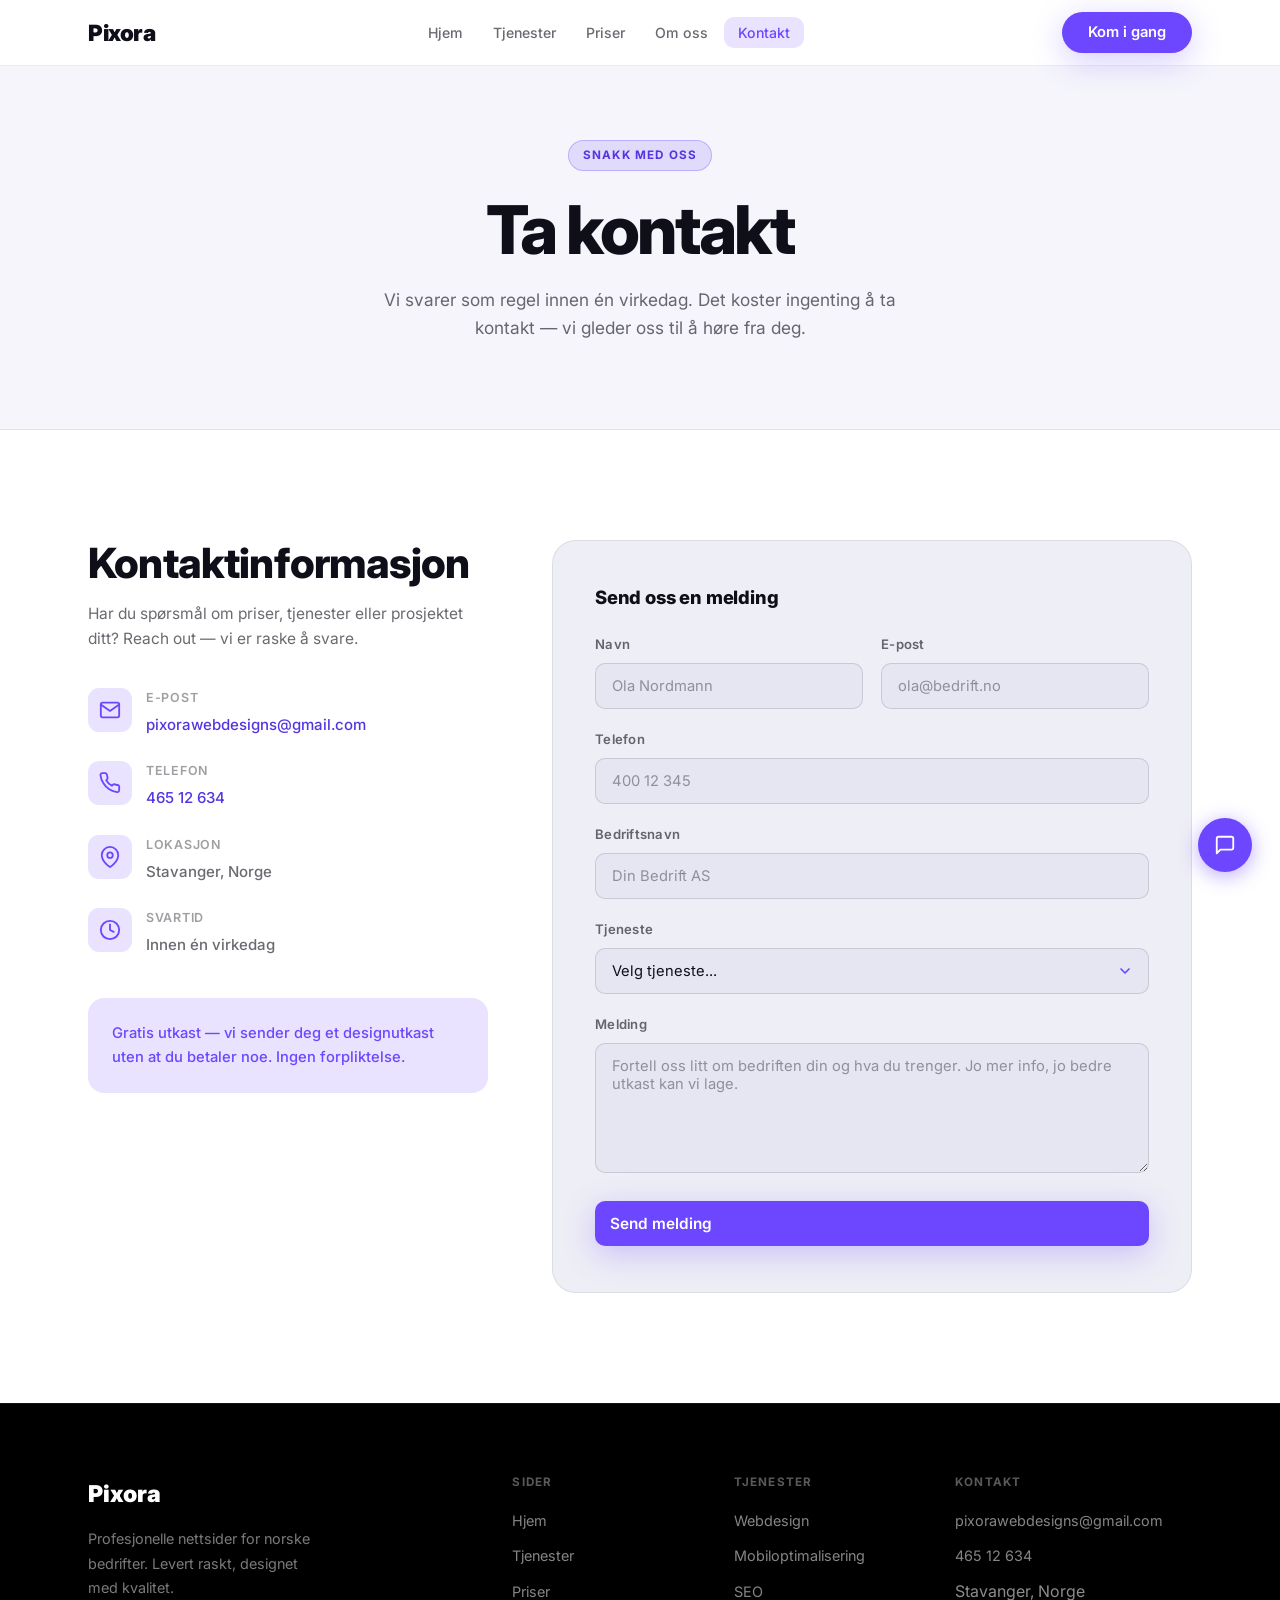
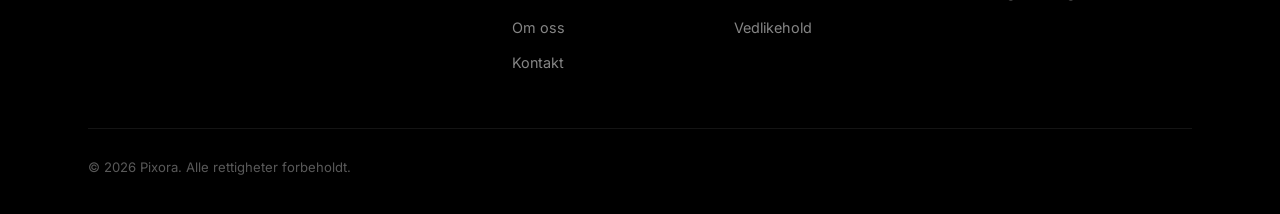
==== kontakt.html @ 72f2cc83 "Oppdatert design, Pixorbot chat, responsiv layout og bugfikser" ====
<!DOCTYPE html>
<html lang="no">
<head>
  <meta charset="UTF-8">
  <meta name="viewport" content="width=device-width, initial-scale=1.0">
  <meta name="description" content="Kontakt Pixora — send oss en melding, ring oss eller skriv på e-post. Vi svarer innen én virkedag.">
  <title>Kontakt — Pixora</title>
  <link rel="preconnect" href="https://fonts.googleapis.com">
  <link rel="preconnect" href="https://fonts.gstatic.com" crossorigin>
  <link href="https://fonts.googleapis.com/css2?family=Inter:wght@400;500;600;700;800;900&display=swap" rel="stylesheet">
  <link rel="stylesheet" href="style.css">
</head>
<body>

<!-- NAV -->
<nav>
  <div class="nav-inner">
    <a href="index.html" class="nav-logo">Pixora</a>
    <button class="hamburger" id="ham" aria-label="Meny" aria-expanded="false">
      <span></span><span></span><span></span>
    </button>
    <ul class="nav-links" id="nav-links">
      <li><a href="index.html">Hjem</a></li>
      <li><a href="tjenester.html">Tjenester</a></li>
      <li><a href="priser.html">Priser</a></li>
      <li><a href="om-oss.html">Om oss</a></li>
      <li><a href="kontakt.html">Kontakt</a></li>
    </ul>
    <div class="nav-cta-wrap">
      <a href="kontakt.html" class="btn btn-primary">Kom i gang</a>
    </div>
  </div>
</nav>

<!-- PAGE HERO -->
<section class="page-hero">
  <div class="container">
    <span class="eyebrow">Snakk med oss</span>
    <h1>Ta kontakt</h1>
    <p>Vi svarer som regel innen én virkedag. Det koster ingenting å ta kontakt — vi gleder oss til å høre fra deg.</p>
  </div>
</section>

<!-- CONTACT PAGE -->
<section class="contact-page">
  <div class="container">
    <div class="contact-grid">

      <!-- Left: contact info -->
      <div class="contact-info reveal">
        <h2>Kontaktinformasjon</h2>
        <p>Har du spørsmål om priser, tjenester eller prosjektet ditt? Reach out — vi er raske å svare.</p>

        <div class="c-detail">
          <div class="c-detail-icon">
            <svg width="22" height="22" viewBox="0 0 24 24" fill="none" stroke="#6C47FF" stroke-width="2" stroke-linecap="round" stroke-linejoin="round">
              <path d="M4 4h16c1.1 0 2 .9 2 2v12c0 1.1-.9 2-2 2H4c-1.1 0-2-.9-2-2V6c0-1.1.9-2 2-2z"/>
              <polyline points="22,6 12,13 2,6"/>
            </svg>
          </div>
          <div class="c-detail-text">
            <strong>E-post</strong>
            <a href="mailto:pixorawebdesigns@gmail.com">pixorawebdesigns@gmail.com</a>
          </div>
        </div>

        <div class="c-detail">
          <div class="c-detail-icon">
            <svg width="22" height="22" viewBox="0 0 24 24" fill="none" stroke="#6C47FF" stroke-width="2" stroke-linecap="round" stroke-linejoin="round">
              <path d="M22 16.92v3a2 2 0 0 1-2.18 2 19.79 19.79 0 0 1-8.63-3.07A19.5 19.5 0 0 1 4.69 12a19.79 19.79 0 0 1-3.07-8.67A2 2 0 0 1 3.6 1.18h3a2 2 0 0 1 2 1.72 12.84 12.84 0 0 0 .7 2.81 2 2 0 0 1-.45 2.11L7.91 8.96a16 16 0 0 0 6.06 6.06l1.06-1.06a2 2 0 0 1 2.11-.45 12.84 12.84 0 0 0 2.81.7A2 2 0 0 1 22 16.92z"/>
            </svg>
          </div>
          <div class="c-detail-text">
            <strong>Telefon</strong>
            <a href="tel:+4746512634">465 12 634</a>
          </div>
        </div>

        <div class="c-detail">
          <div class="c-detail-icon">
            <svg width="22" height="22" viewBox="0 0 24 24" fill="none" stroke="#6C47FF" stroke-width="2" stroke-linecap="round" stroke-linejoin="round">
              <path d="M21 10c0 7-9 13-9 13s-9-6-9-13a9 9 0 0 1 18 0z"/>
              <circle cx="12" cy="10" r="3"/>
            </svg>
          </div>
          <div class="c-detail-text">
            <strong>Lokasjon</strong>
            <span>Stavanger, Norge</span>
          </div>
        </div>

        <div class="c-detail">
          <div class="c-detail-icon">
            <svg width="22" height="22" viewBox="0 0 24 24" fill="none" stroke="#6C47FF" stroke-width="2" stroke-linecap="round" stroke-linejoin="round">
              <circle cx="12" cy="12" r="10"/>
              <polyline points="12 6 12 12 16 14"/>
            </svg>
          </div>
          <div class="c-detail-text">
            <strong>Svartid</strong>
            <span>Innen én virkedag</span>
          </div>
        </div>

        <!-- Trust note -->
        <div style="margin-top:40px;padding:24px;background:var(--p-light);border-radius:16px;">
          <p style="color:var(--p);font-size:.92rem;font-weight:500;margin:0;">
            Gratis utkast — vi sender deg et design&shy;utkast uten at du betaler noe. Ingen forpliktelse.
          </p>
        </div>
      </div>

      <!-- Right: form -->
      <div class="contact-form-card reveal">
        <h3>Send oss en melding</h3>
        <form action="https://formspree.io/f/maqkbrwr" method="POST">
          <div class="form-row">
            <div class="form-group">
              <label for="c-name">Navn</label>
              <input type="text" id="c-name" name="name" placeholder="Ola Nordmann" required>
            </div>
            <div class="form-group">
              <label for="c-email">E-post</label>
              <input type="email" id="c-email" name="_replyto" placeholder="ola@bedrift.no" required>
            </div>
          </div>
          <div class="form-group">
            <label for="c-phone">Telefon</label>
            <input type="tel" id="c-phone" name="phone" placeholder="400 12 345">
          </div>
          <div class="form-group">
            <label for="c-company">Bedriftsnavn</label>
            <input type="text" id="c-company" name="company" placeholder="Din Bedrift AS">
          </div>
          <div class="form-group">
            <label for="c-service">Tjeneste</label>
            <div class="select-wrap">
              <select id="c-service" name="service">
                <option value="">Velg tjeneste...</option>
                <option value="basis">Basis — 3 500 kr engang</option>
                <option value="profesjonell">Profesjonell — 5 000 kr engang</option>
                <option value="nettbutikk">Nettbutikk — 8 000 kr engang</option>
                <option value="vedlikehold">Kun vedlikehold</option>
                <option value="usikker">Vet ikke ennå</option>
              </select>
            </div>
          </div>
          <div class="form-group">
            <label for="c-message">Melding</label>
            <textarea id="c-message" name="message" placeholder="Fortell oss litt om bedriften din og hva du trenger. Jo mer info, jo bedre utkast kan vi lage." required></textarea>
          </div>
          <button type="submit" class="btn btn-primary form-submit">Send melding</button>
        </form>
      </div>

    </div>
  </div>
</section>

<!-- FOOTER -->
<footer>
  <div class="container">
    <div class="footer-grid">
      <div class="footer-brand">
        <span class="footer-logo">Pixora</span>
        <p>Profesjonelle nettsider for norske bedrifter. Levert raskt, designet med kvalitet.</p>
      </div>
      <div class="footer-col">
        <h4>Sider</h4>
        <ul>
          <li><a href="index.html">Hjem</a></li>
          <li><a href="tjenester.html">Tjenester</a></li>
          <li><a href="priser.html">Priser</a></li>
          <li><a href="om-oss.html">Om oss</a></li>
          <li><a href="kontakt.html">Kontakt</a></li>
        </ul>
      </div>
      <div class="footer-col">
        <h4>Tjenester</h4>
        <ul>
          <li><a href="tjenester.html">Webdesign</a></li>
          <li><a href="tjenester.html">Mobiloptimalisering</a></li>
          <li><a href="tjenester.html">SEO</a></li>
          <li><a href="tjenester.html">Vedlikehold</a></li>
        </ul>
      </div>
      <div class="footer-col">
        <h4>Kontakt</h4>
        <ul>
          <li><a href="mailto:pixorawebdesigns@gmail.com">pixorawebdesigns@gmail.com</a></li>
          <li><a href="tel:+4746512634">465 12 634</a></li>
          <li><span style="color:rgba(255,255,255,.55)">Stavanger, Norge</span></li>
        </ul>
      </div>
    </div>
    <div class="footer-bottom">
      <span>&copy; 2026 Pixora. Alle rettigheter forbeholdt.</span>
    </div>
  </div>
</footer>

<script src="script.js"></script>
<script src="chat.js"></script>
</body>
</html>
---- style.css ----
/* ============================================================
   PIXORA — Light Theme Stylesheet
   ============================================================ */

/* ---------- Reset ---------- */
*, *::before, *::after { box-sizing: border-box; margin: 0; padding: 0; }
html { scroll-behavior: smooth; -webkit-text-size-adjust: 100%; }
body {
  font-family: 'Inter', sans-serif;
  background: #ffffff;
  color: rgba(15,15,26,.62);
  line-height: 1.6;
  overflow-x: hidden;
}
img, svg { display: block; max-width: 100%; }
a { text-decoration: none; color: inherit; }
ul { list-style: none; }
button, input, textarea, select { font-family: inherit; }

/* ---------- Variables ---------- */
:root {
  --p: #6C47FF;
  --p-hover: #5535E0;
  --p-light: rgba(108,71,255,.15);
  --p-mid: rgba(108,71,255,.25);
  --p-text: #5535E0;
  --bg: #ffffff;
  --bg-2: #f5f5fb;
  --bg-3: #eeeef6;
  --bg-4: #e6e6f2;
  --line: rgba(15,15,26,.08);
  --line-2: rgba(15,15,26,.13);
  --text-1: #0f0f1a;
  --text-2: rgba(15,15,26,.62);
  --text-3: rgba(15,15,26,.4);
  --success: #059669;
  --shadow-p: 0 8px 32px rgba(108,71,255,.28);
  --r: 10px;
  --r-lg: 18px;
  --r-xl: 24px;
  --max: 1160px;
  --py: 110px;
}

/* ---------- Utilities ---------- */
.container { max-width: var(--max); margin: 0 auto; padding: 0 28px; }

.eyebrow {
  display: inline-block;
  background: rgba(108,71,255,.15);
  color: var(--p-text);
  border: 1px solid rgba(108,71,255,.3);
  font-size: .73rem;
  font-weight: 700;
  letter-spacing: .1em;
  text-transform: uppercase;
  padding: 5px 14px;
  border-radius: 100px;
  margin-bottom: 18px;
}
.gradient-text {
  background: linear-gradient(135deg, #6C47FF 0%, #9B7BFF 45%, #C4B5FD 100%);
  -webkit-background-clip: text;
  -webkit-text-fill-color: transparent;
  background-clip: text;
}
.section-head { text-align: center; margin-bottom: 64px; }
.section-head h2 { margin-bottom: 14px; }
.section-head p { font-size: 1.05rem; color: var(--text-2); max-width: 540px; margin: 0 auto; }

/* ---------- Typography ---------- */
h1, h2, h3, h4 { font-weight: 800; line-height: 1.15; color: var(--text-1); }
h1 { font-size: clamp(2.6rem, 5.5vw, 4.2rem); letter-spacing: -.035em; }
h2 { font-size: clamp(1.8rem, 4vw, 2.6rem); letter-spacing: -.02em; }
h3 { font-size: 1.15rem; letter-spacing: -.01em; }
p { color: var(--text-2); }

/* ---------- Buttons ---------- */
.btn {
  display: inline-flex; align-items: center; gap: 8px;
  padding: 13px 26px;
  border-radius: 100px;
  font-weight: 600; font-size: .92rem;
  cursor: pointer; border: none;
  transition: all .2s ease;
  line-height: 1;
}
.btn-primary { background: var(--p); color: #fff; box-shadow: var(--shadow-p); }
.btn-primary:hover { background: var(--p-hover); transform: translateY(-2px); box-shadow: 0 14px 40px rgba(108,71,255,.38); }
.btn-outline { background: transparent; color: var(--p-text); border: 1.5px solid rgba(108,71,255,.5); }
.btn-outline:hover { background: var(--p-light); border-color: var(--p); }
.btn-ghost {
  background: rgba(15,15,26,.06);
  color: var(--text-1);
  border: 1px solid rgba(15,15,26,.16);
}
.btn-ghost:hover { background: rgba(15,15,26,.1); border-color: rgba(15,15,26,.32); transform: translateY(-2px); }
.btn-white { background: #fff; color: var(--p); font-weight: 700; }
.btn-white:hover { background: #e9e5ff; transform: translateY(-2px); }
.btn-outline-white { background: transparent; color: #fff; border: 1.5px solid rgba(255,255,255,.38); }
.btn-outline-white:hover { border-color: #fff; background: rgba(255,255,255,.08); }
.btn-lg { padding: 16px 36px; font-size: .98rem; }

/* ============================================================
   NAVIGATION — always light
   ============================================================ */
nav {
  position: fixed; top: 0; left: 0; right: 0; z-index: 900;
  height: 66px;
  background: rgba(255,255,255,.92);
  backdrop-filter: blur(20px);
  -webkit-backdrop-filter: blur(20px);
  border-bottom: 1px solid rgba(15,15,26,.08);
  transition: background .3s ease, border-color .3s ease;
}
nav.nav-dark { background: rgba(255,255,255,.96); border-bottom-color: rgba(15,15,26,.1); }

.nav-inner {
  max-width: var(--max); margin: 0 auto; padding: 0 28px;
  height: 100%; display: flex; align-items: center;
  justify-content: space-between; gap: 32px;
}
.nav-logo {
  font-size: 1.4rem; font-weight: 900;
  color: var(--text-1); letter-spacing: -.5px; flex-shrink: 0;
}
.nav-links {
  display: flex; align-items: center; gap: 2px;
  flex: 1; justify-content: center;
}
.nav-links a {
  font-size: .88rem; font-weight: 500; color: var(--text-2);
  padding: 7px 14px; border-radius: var(--r);
  transition: color .2s, background .2s;
}
.nav-links a:hover, .nav-links a.active { color: var(--p); background: var(--p-light); }
.nav-cta-wrap { flex-shrink: 0; }
.hamburger {
  display: none; flex-direction: column; gap: 5px;
  background: none; border: none; cursor: pointer; padding: 6px; z-index: 901;
}
.hamburger span {
  display: block; width: 22px; height: 1.5px;
  background: rgba(15,15,26,.7); border-radius: 2px;
  transition: all .3s ease;
}
.hamburger.active span:nth-child(1) { transform: translateY(6.5px) rotate(45deg); }
.hamburger.active span:nth-child(2) { opacity: 0; width: 0; }
.hamburger.active span:nth-child(3) { transform: translateY(-6.5px) rotate(-45deg); }

/* ============================================================
   HERO — light
   ============================================================ */
.hero {
  min-height: 100vh;
  background: #fafafa;
  position: relative; overflow: hidden;
  display: flex; align-items: center;
  padding: 116px 0 100px;
}
.hero-spotlight {
  position: absolute; inset: 0;
  pointer-events: none; z-index: 1;
}
.hero-bg-glow {
  position: absolute; top: -25%; right: -15%;
  width: 900px; height: 900px;
  background: radial-gradient(circle at center, rgba(108,71,255,.1) 0%, rgba(108,71,255,.02) 40%, transparent 70%);
  pointer-events: none;
}
.hero-bg-glow::after {
  content: '';
  position: absolute; bottom: -40%; left: -20%;
  width: 600px; height: 600px;
  background: radial-gradient(circle at center, rgba(139,92,246,.06) 0%, transparent 65%);
}
.hero-grid {
  display: grid; grid-template-columns: 1fr 1fr;
  gap: 60px; align-items: center; position: relative; z-index: 2;
}
.hero-content { animation: heroIn .7s ease-out both; }

/* Badge */
.hero-badge {
  display: inline-flex; align-items: center; gap: 10px;
  background: rgba(16,185,129,.1);
  border: 1px solid rgba(16,185,129,.22);
  color: #6EE7B7;
  font-size: .78rem; font-weight: 600; letter-spacing: .02em;
  padding: 6px 16px 6px 10px; border-radius: 100px; margin-bottom: 26px;
}
.hero-badge-dot {
  width: 8px; height: 8px; background: #10B981;
  border-radius: 50%; flex-shrink: 0;
  animation: pulseGreen 2s ease-in-out infinite;
}
@keyframes pulseGreen {
  0%, 100% { box-shadow: 0 0 0 0 rgba(16,185,129,.5); }
  60%       { box-shadow: 0 0 0 6px rgba(16,185,129,0); }
}
.hero-content h1 { color: var(--text-1); margin-bottom: 20px; line-height: 1.07; }
.hero-lead {
  color: var(--text-2);
  font-size: 1.08rem; line-height: 1.72;
  max-width: 450px; margin-bottom: 38px; font-weight: 400;
}
.hero-btns { display: flex; gap: 14px; flex-wrap: wrap; align-items: center; }
.hero-cta { display: inline-flex; align-items: center; gap: 10px; }
.hero-trust {
  display: flex; gap: 20px; flex-wrap: wrap;
  margin-top: 36px; padding-top: 28px;
  border-top: 1px solid rgba(15,15,26,.1);
}
.trust-item {
  display: flex; align-items: center; gap: 8px;
  font-size: .82rem; color: var(--text-2); font-weight: 500;
}
.trust-dot { width: 5px; height: 5px; background: var(--success); border-radius: 50%; flex-shrink: 0; }

/* Spline card */
.hero-visual { animation: heroIn .8s ease-out .15s both; }
.spline-card {
  position: relative; width: 100%; height: 510px;
  background: rgba(108,71,255,.04);
  border: 1px solid rgba(108,71,255,.14);
  border-radius: 24px; overflow: hidden;
  cursor: pointer;
  transition: border-color .25s, box-shadow .25s;
}
.spline-card:hover {
  border-color: rgba(108,71,255,.35);
  box-shadow: 0 16px 60px rgba(108,71,255,.12);
}
.spline-card::before {
  content: '';
  position: absolute; inset: 0;
  background: linear-gradient(135deg, rgba(108,71,255,.06) 0%, transparent 55%);
  pointer-events: none; z-index: 2;
}
spline-viewer { width: 100%; height: 100%; display: block; }
/* Transparent click overlay — pointer-events:none so it never blocks cursor tracking */
.spline-click-capture {
  position: absolute; inset: 0; z-index: 4;
  pointer-events: none; /* clicks fall through to spline-viewer, bubble up to .spline-card */
}
.spline-hint {
  position: absolute; bottom: 16px; left: 50%; transform: translateX(-50%);
  background: rgba(255,255,255,.88); backdrop-filter: blur(12px); -webkit-backdrop-filter: blur(12px);
  color: var(--p);
  font-size: .75rem; font-weight: 600;
  padding: 6px 18px; border-radius: 100px;
  border: 1px solid rgba(108,71,255,.2);
  white-space: nowrap; pointer-events: none; z-index: 3;
  box-shadow: 0 2px 12px rgba(108,71,255,.12);
}

/* Scroll indicator */
.scroll-indicator {
  position: absolute; bottom: 34px; left: 50%; transform: translateX(-50%);
  width: 24px; height: 40px;
  border: 1.5px solid rgba(15,15,26,.2);
  border-radius: 12px;
  display: flex; justify-content: center; padding-top: 6px;
  transition: border-color .2s; z-index: 2;
}
.scroll-indicator:hover { border-color: var(--p); }
.scroll-ball {
  width: 3px; height: 7px; background: var(--p);
  border-radius: 2px; animation: scrollBounce 2s ease-in-out infinite;
}
@keyframes scrollBounce {
  0%, 100% { transform: translateY(0); opacity: 1; }
  70% { transform: translateY(13px); opacity: 0; }
  71% { transform: translateY(0); opacity: 0; }
  90% { opacity: 1; }
}
@keyframes heroIn {
  from { opacity: 0; transform: translateY(24px); }
  to   { opacity: 1; transform: translateY(0); }
}

/* ============================================================
   MARQUEE BAND
   ============================================================ */
.marquee-band { background: var(--p); overflow: hidden; padding: 13px 0; }
.marquee-track { display: flex; width: max-content; animation: marquee 30s linear infinite; }
.marquee-track:hover { animation-play-state: paused; }
.marquee-item {
  display: inline-flex; align-items: center; gap: 14px;
  padding: 0 20px;
  color: rgba(255,255,255,.88);
  font-size: .78rem; font-weight: 700;
  letter-spacing: .1em; text-transform: uppercase; white-space: nowrap;
}
.marquee-sep { width: 4px; height: 4px; background: rgba(255,255,255,.38); border-radius: 50%; flex-shrink: 0; }
@keyframes marquee {
  from { transform: translateX(0); }
  to   { transform: translateX(-50%); }
}

/* ============================================================
   STATS — editorial dark
   ============================================================ */
.stats { background: var(--bg); padding: 80px 0; border-top: 1px solid var(--line); border-bottom: 1px solid var(--line); }
.stats-grid { display: grid; grid-template-columns: repeat(4, 1fr); text-align: center; }
.stat-item { padding: 0 28px; border-right: 1px solid var(--line); }
.stat-item:last-child { border-right: none; }
.stat-num {
  display: block;
  font-size: 3.2rem; font-weight: 900; color: var(--text-1);
  line-height: 1; margin-bottom: 10px;
  letter-spacing: -.04em;
}
.stat-label { font-size: .85rem; color: var(--text-3); font-weight: 500; line-height: 1.5; }
.reveal-stat { opacity: 0; transform: translateY(14px); transition: opacity .55s ease, transform .55s ease; }
.reveal-stat.in-view { opacity: 1; transform: translateY(0); }

/* ============================================================
   LAPTOP SHOWCASE
   ============================================================ */
.laptop-showcase { background: #0d0d20; padding: var(--py) 0 80px; position: relative; overflow: hidden; }
.laptop-showcase .light-heading { color: #fff !important; }
.laptop-showcase .light-subtext { color: rgba(255,255,255,.68) !important; }
.laptop-showcase::before {
  content: ''; position: absolute; top: 0; left: 50%; transform: translateX(-50%);
  width: 960px; height: 400px;
  background: radial-gradient(ellipse at top, rgba(108,71,255,.22) 0%, transparent 65%);
  pointer-events: none;
}
.laptop-stage {
  display: flex; justify-content: center; align-items: flex-end;
  position: relative; padding-bottom: 20px;
  perspective: 1600px;
}
.laptop-glow {
  position: absolute; bottom: -10px; left: 50%; transform: translateX(-50%);
  width: 70%; height: 60px;
  background: radial-gradient(ellipse at center, rgba(108,71,255,.55) 0%, transparent 70%);
  filter: blur(18px); pointer-events: none;
}
.mac-laptop {
  width: 620px; position: relative; z-index: 1;
  filter: drop-shadow(0 40px 80px rgba(0,0,0,.95)) drop-shadow(0 0 80px rgba(108,71,255,.25));
  animation: floatMac 7s ease-in-out infinite;
  transform-style: preserve-3d;
}
@keyframes floatMac {
  0%, 100% { transform: translateY(0) rotateX(2deg) rotateY(-5deg) rotateZ(0.4deg); }
  50%       { transform: translateY(-11px) rotateX(3.5deg) rotateY(-6deg) rotateZ(0.2deg); }
}
.mac-lid {
  background: linear-gradient(155deg, #3c3c3e 0%, #2a2a2c 35%, #1c1c1e 100%);
  border-radius: 13px 13px 2px 2px;
  padding: 13px 13px 0;
  border: 1px solid rgba(255,255,255,.13);
  box-shadow:
    inset 0 1px 0 rgba(255,255,255,.12),
    inset 0 -1px 0 rgba(0,0,0,.5),
    0 0 0 0.5px rgba(0,0,0,.9),
    -4px 6px 20px rgba(0,0,0,.6);
  position: relative;
}
/* Top edge shine */
.mac-lid::before {
  content: '';
  position: absolute; top: 0; left: 8%; right: 8%; height: 1px;
  background: linear-gradient(90deg, transparent, rgba(255,255,255,.28), transparent);
  border-radius: 1px;
}
.mac-notch-cam {
  width: 7px; height: 7px; background: #090909;
  border-radius: 50%; border: 1px solid rgba(255,255,255,.08);
  box-shadow: 0 0 0 2px rgba(0,0,0,.6); margin: 0 auto 8px;
}
.mac-screen-bezel {
  background: #040410; border-radius: 5px 5px 0 0;
  aspect-ratio: 16/10; overflow: hidden; position: relative;
  box-shadow: inset 0 0 0 1px rgba(255,255,255,.05),
              inset 0 0 40px rgba(0,0,0,.6);
}
/* Glass reflection on screen */
.mac-screen-bezel::after {
  content: '';
  position: absolute; inset: 0;
  background: linear-gradient(135deg,
    rgba(255,255,255,.07) 0%,
    rgba(255,255,255,.02) 30%,
    transparent 55%,
    rgba(255,255,255,.02) 100%);
  pointer-events: none; z-index: 10;
  border-radius: 5px 5px 0 0;
}
.mock-site { width: 100%; height: 100%; background: #07071A; display: flex; flex-direction: column; }
.mock-topbar {
  height: 26px; background: rgba(3,3,12,.97); border-bottom: 1px solid rgba(255,255,255,.05);
  display: flex; align-items: center; padding: 0 18px; gap: 7px; flex-shrink: 0;
}
.mock-logo-block { width: 30px; height: 7px; background: #6C47FF; border-radius: 3px; }
.mock-links { display: flex; gap: 5px; margin: 0 auto; }
.mock-links span { width: 16px; height: 5px; background: rgba(255,255,255,.18); border-radius: 2px; }
.mock-pill { width: 34px; height: 13px; background: #6C47FF; border-radius: 6px; }
.mock-body {
  flex: 1; display: flex; flex-direction: column; align-items: center; justify-content: center;
  gap: 5px; padding: 12px 16px; position: relative;
}
.mock-glow {
  position: absolute; top: 0; right: 0; width: 160px; height: 160px;
  background: radial-gradient(circle, rgba(108,71,255,.28) 0%, transparent 65%); pointer-events: none;
}
.mock-badge-sm { width: 68px; height: 9px; background: rgba(16,185,129,.18); border-radius: 4px; border: 1px solid rgba(16,185,129,.28); margin-bottom: 3px; }
.mock-title { width: 110px; height: 9px; background: rgba(255,255,255,.88); border-radius: 4px; }
.mock-title.short { width: 84px; }
.mock-title.grad { background: linear-gradient(90deg, #6C47FF, #C4B5FD); }
.mock-desc { width: 92px; height: 5px; background: rgba(255,255,255,.2); border-radius: 3px; margin-top: 3px; }
.mock-desc.w70 { width: 66px; }
.mock-cta-row { display: flex; gap: 5px; margin-top: 6px; }
.mock-cta-btn { height: 13px; border-radius: 6px; }
.mock-cta-btn.filled { width: 48px; background: #6C47FF; }
.mock-cta-btn.outline { width: 40px; background: transparent; border: 1px solid rgba(255,255,255,.28); }
.mock-trust { display: flex; gap: 8px; margin-top: 6px; }
.mock-trust span { width: 28px; height: 4px; background: rgba(255,255,255,.12); border-radius: 2px; }
.mac-hinge {
  height: 5px;
  background: linear-gradient(180deg, #454547 0%, #2a2a2c 50%, #1a1a1c 100%);
  box-shadow: inset 0 1px 0 rgba(255,255,255,.1);
}
.mac-hinge::after { content: ''; display: block; height: 1px; background: rgba(0,0,0,.5); }
.mac-body {
  background: linear-gradient(185deg, #303032 0%, #242426 40%, #1a1a1c 100%);
  border-radius: 0 0 12px 12px; padding: 14px 22px 20px;
  border: 1px solid rgba(255,255,255,.09); border-top: none;
  box-shadow:
    inset 0 -1px 0 rgba(0,0,0,.6),
    4px 8px 20px rgba(0,0,0,.5);
}
.mac-keys-area { display: flex; flex-direction: column; gap: 3px; margin-bottom: 12px; }
.mac-row { display: flex; gap: 3px; }
.mac-row.fn i {
  flex: 1; height: 9px;
  background: linear-gradient(180deg, rgba(255,255,255,.1) 0%, rgba(255,255,255,.05) 100%);
  border-radius: 2.5px; border-bottom: 1px solid rgba(0,0,0,.6);
  box-shadow: inset 0 1px 0 rgba(255,255,255,.08); display: block;
}
.mac-row i {
  flex: 1; height: 13px;
  background: linear-gradient(180deg, rgba(255,255,255,.12) 0%, rgba(255,255,255,.07) 100%);
  border-radius: 3px; border-bottom: 2px solid rgba(0,0,0,.5);
  box-shadow: inset 0 1px 0 rgba(255,255,255,.08), 0 1px 2px rgba(0,0,0,.4);
  display: block;
}
.mac-row i.wide  { flex: 1.6; }
.mac-row i.wider { flex: 2.5; }
.mac-row.bot i.space { flex: 6; background: linear-gradient(180deg, rgba(255,255,255,.13) 0%, rgba(255,255,255,.07) 100%); }
.mac-row.bot i.mod   { flex: 1.2; }
.mac-pad {
  width: 120px; height: 46px;
  background: linear-gradient(160deg, rgba(255,255,255,.08) 0%, rgba(255,255,255,.04) 100%);
  border-radius: 8px; margin: 0 auto;
  border: 1px solid rgba(255,255,255,.06);
  box-shadow: inset 0 1px 0 rgba(255,255,255,.06);
}
.mac-foot-bar {
  height: 4px;
  background: linear-gradient(90deg, #0c0c0e, #181818, #0c0c0e);
  border-radius: 0 0 12px 12px;
}

/* ============================================================
   PROCESS
   ============================================================ */
.process { padding: var(--py) 0; background: var(--bg-2); }
.process-grid {
  display: grid; grid-template-columns: repeat(4, 1fr);
  gap: 40px; position: relative;
}
.process-grid::before {
  content: ''; position: absolute;
  top: 27px; left: calc(12.5% + 20px); right: calc(12.5% + 20px);
  height: 1px;
  background: linear-gradient(to right, rgba(108,71,255,.3), rgba(108,71,255,.8), rgba(108,71,255,.3));
}
.process-step { text-align: center; }
.step-num {
  width: 54px; height: 54px; border-radius: 50%;
  background: var(--p); color: #fff;
  font-size: 1.2rem; font-weight: 800;
  display: flex; align-items: center; justify-content: center;
  margin: 0 auto 20px; position: relative; z-index: 1;
  box-shadow: var(--shadow-p);
  transition: transform .25s, box-shadow .25s;
}
.process-step:hover .step-num { transform: scale(1.1); box-shadow: 0 12px 36px rgba(108,71,255,.4); }
.process-step h3 { margin-bottom: 10px; font-size: 1.05rem; }
.process-step p { font-size: .9rem; }

/* ============================================================
   SERVICES CARDS
   ============================================================ */
.services-preview { padding: var(--py) 0; background: var(--bg); }
.services-grid { display: grid; grid-template-columns: repeat(3, 1fr); gap: 20px; }
.service-card {
  background: var(--bg-3); border: 1px solid var(--line);
  border-radius: var(--r-lg); padding: 32px 28px;
  display: flex; flex-direction: column; transition: all .25s ease;
}
.service-card:hover { border-color: rgba(108,71,255,.5); transform: translateY(-6px); box-shadow: 0 20px 48px rgba(0,0,0,.5); }
.svc-icon {
  width: 50px; height: 50px; border-radius: 12px;
  background: var(--p-light); display: flex; align-items: center; justify-content: center;
  margin-bottom: 20px; transition: background .2s;
}
.service-card:hover .svc-icon { background: rgba(108,71,255,.28); }
.svc-icon svg { stroke: var(--p-text); }
.service-card h3 { margin-bottom: 10px; }
.service-card p { flex: 1; margin-bottom: 20px; font-size: .9rem; }
.service-card a { color: var(--p-text); font-weight: 600; font-size: .88rem; }
.service-card a:hover { color: var(--p-hover); }
.services-cta { text-align: center; margin-top: 48px; }

/* ============================================================
   WHY PIXORA — dark section
   ============================================================ */
.why-us { background: var(--bg-2); padding: var(--py) 0; position: relative; overflow: hidden; }
.why-us::before {
  content: ''; position: absolute; top: -20%; left: -10%;
  width: 700px; height: 700px;
  background: radial-gradient(circle, rgba(108,71,255,.07) 0%, transparent 65%);
  pointer-events: none;
}
.why-us::after {
  content: ''; position: absolute; bottom: -15%; right: -5%;
  width: 500px; height: 500px;
  background: radial-gradient(circle, rgba(139,92,246,.05) 0%, transparent 60%);
  pointer-events: none;
}
.why-head { position: relative; z-index: 1; }
.light-heading { color: var(--text-1); }
.light-subtext { color: var(--text-2); }
.eyebrow-dark-bg { background: var(--p-light); border: 1px solid rgba(108,71,255,.25); color: var(--p-text); }
.why-grid { display: grid; grid-template-columns: repeat(3, 1fr); gap: 16px; position: relative; z-index: 1; }
.why-card {
  background: #fff; border: 1px solid var(--line);
  border-radius: var(--r-lg); padding: 28px 24px; transition: all .25s ease;
  box-shadow: 0 2px 12px rgba(15,15,26,.05);
}
.why-card:hover { background: #fff; border-color: rgba(108,71,255,.35); transform: translateY(-4px); box-shadow: 0 12px 32px rgba(108,71,255,.1); }
.why-icon {
  width: 44px; height: 44px; background: var(--p-light); border-radius: 11px;
  display: flex; align-items: center; justify-content: center; margin-bottom: 18px; transition: background .2s;
}
.why-card:hover .why-icon { background: rgba(108,71,255,.22); }
.why-card h3 { color: var(--text-1); font-size: 1rem; margin-bottom: 8px; }
.why-card p { color: var(--text-2); font-size: .88rem; line-height: 1.65; }

/* ============================================================
   CTA BANNER
   ============================================================ */
.cta-banner { background: var(--p); padding: 88px 0; text-align: center; }
.cta-banner h2 { color: #fff; margin-bottom: 14px; }
.cta-banner p { color: rgba(255,255,255,.78); font-size: 1.02rem; }
.cta-actions { display: flex; gap: 14px; justify-content: center; flex-wrap: wrap; margin-top: 38px; }

/* ============================================================
   FORMS — dark modern
   ============================================================ */
.contact-home { padding: var(--py) 0; background: var(--bg-2); }
.contact-box {
  max-width: 620px; margin: 0 auto;
  background: var(--bg-3); border: 1px solid var(--line);
  border-radius: var(--r-xl); padding: 52px 52px;
}
.form-row { display: grid; grid-template-columns: 1fr 1fr; gap: 18px; }
.form-group { margin-bottom: 20px; }
.form-group label {
  display: block; font-size: .82rem; font-weight: 600;
  color: var(--text-2); margin-bottom: 8px; letter-spacing: .02em;
}
.form-group input,
.form-group textarea {
  width: 100%; padding: 13px 16px;
  background: var(--bg-4);
  border: 1px solid var(--line-2);
  border-radius: var(--r);
  font-size: .92rem; color: var(--text-1);
  outline: none; transition: border-color .2s, box-shadow .2s;
}
.form-group input::placeholder,
.form-group textarea::placeholder { color: var(--text-3); }
.form-group input:focus,
.form-group textarea:focus {
  border-color: var(--p);
  box-shadow: 0 0 0 3px rgba(108,71,255,.15);
}

/* Modern select — replaces browser default */
.select-wrap { position: relative; }
.select-wrap::after {
  content: '';
  position: absolute; top: 50%; right: 16px;
  transform: translateY(-50%);
  width: 16px; height: 16px;
  background: url("data:image/svg+xml,%3Csvg xmlns='http://www.w3.org/2000/svg' width='16' height='16' viewBox='0 0 24 24' fill='none' stroke='%236C47FF' stroke-width='2.5' stroke-linecap='round' stroke-linejoin='round'%3E%3Cpolyline points='6 9 12 15 18 9'%3E%3C/polyline%3E%3C/svg%3E") center/contain no-repeat;
  pointer-events: none;
}
.form-group select {
  width: 100%; padding: 13px 46px 13px 16px;
  appearance: none; -webkit-appearance: none;
  background: var(--bg-4);
  border: 1px solid var(--line-2);
  border-radius: var(--r);
  font-size: .92rem; color: var(--text-1);
  outline: none; cursor: pointer;
  transition: border-color .2s, box-shadow .2s;
}
.form-group select option { background: #1a1a1a; color: #fff; }
.form-group select:focus {
  border-color: var(--p); box-shadow: 0 0 0 3px rgba(108,71,255,.15);
}

.form-group textarea { resize: vertical; min-height: 130px; }
.form-submit { width: 100%; padding: 15px; font-size: .96rem; border-radius: var(--r); }

/* ============================================================
   FOOTER
   ============================================================ */
footer { background: #000; color: #fff; padding: 72px 0 36px; border-top: 1px solid rgba(255,255,255,.08); }
.footer-grid { display: grid; grid-template-columns: 2.2fr 1fr 1fr 1.4fr; gap: 52px; margin-bottom: 52px; }
.footer-logo { font-size: 1.45rem; font-weight: 900; color: #fff; margin-bottom: 14px; display: block; }
.footer-brand p { color: rgba(255,255,255,.48); font-size: .9rem; max-width: 240px; line-height: 1.7; }
.footer-col h4 {
  font-size: .73rem; font-weight: 700;
  text-transform: uppercase; letter-spacing: .1em;
  color: rgba(255,255,255,.35); margin-bottom: 18px;
}
.footer-col ul { display: flex; flex-direction: column; gap: 10px; }
.footer-col ul a { color: rgba(255,255,255,.52); font-size: .9rem; transition: color .2s; }
.footer-col ul a:hover { color: #fff; }
.footer-bottom {
  border-top: 1px solid rgba(255,255,255,.08); padding-top: 28px;
  font-size: .82rem; color: rgba(255,255,255,.35);
}

/* ============================================================
   PAGE HERO — inner pages
   ============================================================ */
.page-hero {
  padding: 140px 0 88px;
  background: var(--bg-2);
  border-bottom: 1px solid var(--line);
  text-align: center;
}
.page-hero .eyebrow { margin-bottom: 20px; }
.page-hero h1 { margin-bottom: 18px; color: var(--text-1); }
.page-hero p { font-size: 1.08rem; max-width: 560px; margin: 0 auto; }

/* ============================================================
   TJENESTER — Alternating rows
   ============================================================ */
.services-alt { padding: 80px 0; background: var(--bg); }
.svc-row {
  display: grid; grid-template-columns: 1fr 1fr;
  gap: 72px; align-items: center;
  padding: 72px 0; border-bottom: 1px solid var(--line);
}
.svc-row:last-child { border-bottom: none; }
.svc-row.rev .svc-visual { order: -1; }
.svc-visual {
  border-radius: var(--r-xl); overflow: hidden; aspect-ratio: 5/4;
  background: var(--bg-3); border: 1px solid var(--line);
  display: flex; align-items: center; justify-content: center;
}
.svc-text h2 { font-size: 1.9rem; margin-bottom: 14px; }
.svc-text p { font-size: 1rem; margin-bottom: 22px; }
.svc-features { display: flex; flex-direction: column; gap: 11px; margin-bottom: 28px; }
.svc-feat { display: flex; align-items: center; gap: 12px; font-size: .92rem; font-weight: 500; color: var(--text-2); }
.feat-check {
  width: 20px; height: 20px; border-radius: 50%;
  background: rgba(16,185,129,.15);
  display: flex; align-items: center; justify-content: center; flex-shrink: 0;
}

/* ============================================================
   PRICING
   ============================================================ */
.pricing { padding: var(--py) 0; background: var(--bg); }
.pricing-grid { display: grid; grid-template-columns: repeat(3, 1fr); gap: 20px; align-items: start; }
.price-card {
  background: var(--bg-3); border: 1px solid var(--line);
  border-radius: var(--r-xl); padding: 38px 32px;
  display: flex; flex-direction: column; position: relative; transition: all .25s ease;
}
.price-card:hover { border-color: rgba(108,71,255,.45); box-shadow: 0 20px 50px rgba(108,71,255,.1); }
.price-card.featured { border-color: rgba(108,71,255,.5); box-shadow: 0 20px 60px rgba(108,71,255,.15); transform: scale(1.03); }
.price-badge {
  position: absolute; top: -13px; left: 50%; transform: translateX(-50%);
  background: var(--p); color: #fff; font-size: .7rem; font-weight: 800;
  letter-spacing: .1em; text-transform: uppercase;
  padding: 4px 16px; border-radius: 100px; white-space: nowrap;
}
.price-card h3 { font-size: 1.1rem; margin-bottom: 7px; }
.price-desc { font-size: .85rem; color: var(--text-3); margin-bottom: 26px; }
.price-amount { margin-bottom: 5px; }
.price-amount .amt { font-size: 2.8rem; font-weight: 900; color: var(--text-1); }
.price-amount .cur { font-size: 1rem; font-weight: 700; color: var(--text-3); vertical-align: top; line-height: 2.8; }
.price-monthly { font-size: .85rem; color: var(--text-3); margin-bottom: 28px; }
.price-feats { display: flex; flex-direction: column; gap: 12px; margin-bottom: 32px; flex: 1; }
.price-feat { display: flex; align-items: center; gap: 12px; font-size: .9rem; color: var(--text-2); }
.price-feat.off { color: var(--text-3); }
.ico-yes { width: 18px; height: 18px; border-radius: 50%; background: rgba(16,185,129,.18); display: flex; align-items: center; justify-content: center; flex-shrink: 0; }
.ico-yes svg { color: #10B981; }
.ico-no { width: 18px; height: 18px; border-radius: 50%; background: rgba(15,15,26,.06); display: flex; align-items: center; justify-content: center; flex-shrink: 0; }
.ico-no svg { color: var(--text-3); }
.price-card .btn { width: 100%; justify-content: center; }

/* ============================================================
   MAINTENANCE COMPARISON TABLE
   ============================================================ */
.maintenance { padding: var(--py) 0; background: var(--bg-2); }
.table-wrap { overflow-x: auto; border-radius: var(--r-lg); border: 1px solid var(--line); }
.cmp-table { width: 100%; border-collapse: collapse; background: var(--bg-3); min-width: 640px; }
.cmp-table th, .cmp-table td { padding: 16px 22px; }
.cmp-table th { font-size: .84rem; font-weight: 700; text-align: center; }
.cmp-table th:first-child { text-align: left; background: var(--bg-4); color: var(--text-1); }
.cmp-table thead th:not(:first-child) { background: var(--p); color: #fff; }
.cmp-table tbody tr:nth-child(even) td { background: rgba(255,255,255,.02); }
.cmp-table tbody tr:nth-child(odd) td { background: transparent; }
.cmp-table tbody td { text-align: center; border-bottom: 1px solid var(--line); font-size: .9rem; color: var(--text-2); }
.cmp-table tbody td:first-child { text-align: left; font-weight: 500; color: var(--text-1); }
.cmp-table tbody tr:last-child td { border-bottom: none; }
.yes-cell { color: #10B981; font-size: 1.1rem; font-weight: 700; }
.no-cell { color: var(--line-2); font-size: 1.1rem; }
.tip-wrap { display: inline-flex; align-items: center; gap: 7px; }
.tip-icon {
  position: relative; width: 18px; height: 18px; border-radius: 50%;
  background: var(--p-light);
  color: var(--p);
  border: 1.5px solid rgba(108,71,255,.3);
  font-size: 10px; font-weight: 700; font-style: italic;
  display: inline-flex; align-items: center; justify-content: center;
  cursor: help; flex-shrink: 0;
  transition: background .2s, border-color .2s;
  vertical-align: middle;
}
.tip-icon:hover { background: rgba(108,71,255,.2); border-color: var(--p); }
.tip-icon::before {
  content: attr(data-tip);
  position: absolute; bottom: calc(100% + 10px); left: 50%; transform: translateX(-50%);
  background: #1a1a2e; color: #fff; font-size: .78rem; font-weight: 400; font-style: normal;
  padding: 10px 14px; border-radius: 10px;
  width: 240px; text-align: left; line-height: 1.55;
  opacity: 0; pointer-events: none;
  transition: opacity .18s; z-index: 200;
  border: 1px solid rgba(108,71,255,.3);
  box-shadow: 0 8px 28px rgba(0,0,0,.18);
  white-space: normal;
}
.tip-icon::after {
  content: ''; position: absolute; bottom: calc(100% + 4px); left: 50%; transform: translateX(-50%);
  border: 5px solid transparent; border-top-color: #1a1a2e;
  opacity: 0; pointer-events: none; transition: opacity .18s; z-index: 200;
}
.tip-icon:hover::before, .tip-icon:hover::after { opacity: 1; }

/* ============================================================
   FAQ
   ============================================================ */
.faq { padding: var(--py) 0; background: var(--bg); }
.faq-list { max-width: 720px; margin: 0 auto; display: flex; flex-direction: column; gap: 10px; }
.faq-item { border: 1px solid var(--line); border-radius: var(--r); overflow: hidden; transition: border-color .2s; }
.faq-item.open { border-color: rgba(108,71,255,.45); }
.faq-q {
  padding: 20px 24px; font-size: .95rem; font-weight: 600; color: var(--text-1);
  cursor: pointer; display: flex; justify-content: space-between; align-items: center;
  user-select: none; gap: 14px; background: var(--bg-3);
}
.faq-q:hover { background: var(--bg-4); }
.faq-q .faq-icon { font-size: 1.3rem; color: var(--p-text); transition: transform .3s; flex-shrink: 0; line-height: 1; }
.faq-item.open .faq-q .faq-icon { transform: rotate(45deg); }
.faq-a { max-height: 0; overflow: hidden; transition: max-height .35s ease, padding .35s ease; padding: 0 24px; background: var(--bg-3); }
.faq-item.open .faq-a { max-height: 300px; padding: 0 24px 20px; }
.faq-a p { font-size: .9rem; }

/* ============================================================
   OM OSS
   ============================================================ */
.about { padding: var(--py) 0; background: var(--bg); }
.about-grid { display: grid; grid-template-columns: 1fr 1fr; gap: 80px; align-items: center; }
.about-text h2 { margin-bottom: 18px; }
.about-text p { margin-bottom: 14px; font-size: .97rem; }
.about-visual {
  border-radius: var(--r-xl); overflow: hidden; aspect-ratio: 4/3;
  background: var(--bg-3); border: 1px solid var(--line);
  display: flex; align-items: center; justify-content: center;
}
.values { padding: var(--py) 0; background: var(--bg-2); }
.values-grid { display: grid; grid-template-columns: repeat(3, 1fr); gap: 20px; }
.val-card {
  background: var(--bg-3); border: 1px solid var(--line);
  border-radius: var(--r-lg); padding: 32px 24px;
  text-align: center; transition: all .25s ease;
}
.val-card:hover { border-color: rgba(108,71,255,.45); transform: translateY(-5px); }
.val-icon { width: 60px; height: 60px; border-radius: 16px; background: var(--p-light); display: flex; align-items: center; justify-content: center; margin: 0 auto 18px; }
.val-card h3 { margin-bottom: 10px; }
.val-card p { font-size: .9rem; }
.team { padding: var(--py) 0; background: var(--bg); }
.team-grid { display: grid; grid-template-columns: repeat(3, 1fr); gap: 20px; align-items: stretch; }
.team-card {
  background: var(--bg-3); border: 1px solid var(--line);
  border-radius: var(--r-xl); padding: 36px 24px;
  text-align: center; transition: border-color .25s ease, box-shadow .25s ease;
  display: flex; flex-direction: column;
}
.team-card:hover { border-color: rgba(108,71,255,.45); box-shadow: 0 12px 32px rgba(108,71,255,.1); }
.team-card > p { flex: 1; }
.team-avatar {
  width: 88px; height: 88px; border-radius: 50%;
  background: linear-gradient(135deg, var(--p) 0%, #9B7BFF 100%);
  display: flex; align-items: center; justify-content: center;
  margin: 0 auto 18px;
  font-size: 1.4rem; font-weight: 800; color: #fff; letter-spacing: -1px;
}
.team-card h3 { margin-bottom: 5px; font-size: 1.05rem; }
.team-role { color: var(--p-text); font-size: .84rem; font-weight: 600; margin-bottom: 11px; }
.team-card > p { font-size: .86rem; }

/* ── Team featured (center elevated card) ─── */
.team-card--featured {
  transform: translateY(-20px);
  border-color: rgba(108,71,255,.5);
  box-shadow: 0 20px 60px rgba(108,71,255,.2);
  position: relative;
}
.team-card--featured:hover {
  border-color: rgba(108,71,255,.65);
  box-shadow: 0 28px 72px rgba(108,71,255,.28);
}
.team-feat-badge {
  position: absolute; top: -12px; left: 50%; transform: translateX(-50%);
  background: var(--p); color: #fff; font-size: .68rem; font-weight: 800;
  letter-spacing: .1em; text-transform: uppercase;
  padding: 4px 14px; border-radius: 100px; white-space: nowrap;
}

/* ============================================================
   KONTAKT
   ============================================================ */
.contact-page { padding: var(--py) 0; background: var(--bg); }
.contact-grid { display: grid; grid-template-columns: 1fr 1.6fr; gap: 64px; align-items: start; }
.contact-info h2 { margin-bottom: 14px; }
.contact-info > p { margin-bottom: 36px; font-size: .97rem; }
.c-detail { display: flex; align-items: flex-start; gap: 14px; margin-bottom: 24px; }
.c-detail-icon { width: 44px; height: 44px; border-radius: 11px; background: var(--p-light); display: flex; align-items: center; justify-content: center; flex-shrink: 0; }
.c-detail-text strong { display: block; font-size: .78rem; color: var(--text-3); font-weight: 600; text-transform: uppercase; letter-spacing: .06em; margin-bottom: 4px; }
.c-detail-text a { color: var(--p-text); font-size: .94rem; font-weight: 500; }
.c-detail-text a:hover { color: var(--p-hover); }
.c-detail-text span { color: var(--text-2); font-size: .94rem; font-weight: 500; }
.contact-form-card {
  background: var(--bg-3); border: 1px solid var(--line);
  border-radius: var(--r-xl); padding: 46px 42px;
}
.contact-form-card h3 { margin-bottom: 26px; }

/* ============================================================
   RESPONSIVE
   ============================================================ */
@media (max-width: 1024px) {
  .footer-grid { grid-template-columns: 1fr 1fr; gap: 40px; }
  .process-grid { grid-template-columns: repeat(2, 1fr); }
  .process-grid::before { display: none; }
  .about-grid { gap: 48px; }
  .stats-grid { grid-template-columns: repeat(2, 1fr); }
  .stat-item:nth-child(2) { border-right: none; }
  .stat-item:nth-child(3) { border-top: 1px solid var(--line); }
  .stat-item:nth-child(4) { border-top: 1px solid var(--line); border-right: none; }
  .why-grid { grid-template-columns: repeat(2, 1fr); }
  .spline-card { height: 420px; }
  .mac-laptop { width: 480px; }
}

@media (max-width: 768px) {
  :root { --py: 72px; }

  /* Nav */
  .hamburger { display: flex; }
  .nav-cta-wrap { display: none; }
  .nav-links {
    position: absolute; top: 66px; left: 0; right: 0;
    background: rgba(255,255,255,.97);
    backdrop-filter: blur(20px);
    -webkit-backdrop-filter: blur(20px);
    flex-direction: column; align-items: flex-start;
    padding: 18px 24px 24px; gap: 2px;
    border-bottom: 1px solid var(--line);
    box-shadow: 0 8px 24px rgba(15,15,26,.08);
    display: none;
  }
  .nav-links.open { display: flex; }

  /* Hero */
  .hero { padding: 100px 0 80px; min-height: unset; }
  .hero-grid { grid-template-columns: 1fr; gap: 32px; }
  .hero-visual { order: -1; }
  .spline-card { height: 300px; }
  .hero-btns { flex-direction: column; align-items: flex-start; }
  .hero-lead { max-width: 100%; }
  .hero-trust { gap: 12px; }
  .scroll-indicator { display: none; }

  /* Stats */
  .stats-grid { grid-template-columns: repeat(2, 1fr); }
  .stat-item { padding: 20px 16px; border-right: 1px solid var(--line); }
  .stat-item:nth-child(even) { border-right: none; }
  .stat-item:nth-child(n+3) { border-top: 1px solid var(--line); }

  /* Laptop */
  .mac-laptop { width: 340px; }
  .mac-keys-area { display: none; }
  .mac-body { padding: 10px 14px 14px; }

  /* Services / Process */
  .services-grid { grid-template-columns: 1fr; }
  .svc-row { grid-template-columns: 1fr; gap: 32px; padding: 48px 0; }
  .svc-row.rev .svc-visual { order: 0; }

  /* Pricing */
  .pricing-grid { grid-template-columns: 1fr; }
  .price-card.featured { transform: none; }

  /* About */
  .about-grid { grid-template-columns: 1fr; }
  .about-visual { display: none; }
  .values-grid { grid-template-columns: 1fr; }
  .team-grid { grid-template-columns: 1fr; align-items: stretch; }
  .team-card--featured { transform: none; box-shadow: none; border-color: rgba(108,71,255,.4); }

  /* Why */
  .why-grid { grid-template-columns: 1fr; gap: 12px; }

  /* Contact */
  .contact-grid { grid-template-columns: 1fr; gap: 40px; }
  .contact-form-card { padding: 28px 22px; }
  .contact-box { padding: 28px 22px; }

  /* Footer */
  .footer-grid { grid-template-columns: 1fr; gap: 32px; }
  .footer-bottom { flex-direction: column; gap: 10px; }

  .form-row { grid-template-columns: 1fr; }
  .cta-banner { padding: 64px 0; }
  .cta-actions { flex-direction: column; align-items: center; }
}

@media (max-width: 480px) {
  :root { --py: 60px; }
  .process-grid { grid-template-columns: 1fr; }
  .price-card { padding: 28px 20px; }
  .cmp-table th, .cmp-table td { padding: 12px 14px; font-size: .82rem; }
  .hero-badge { font-size: .72rem; }
  .spline-card { height: 260px; }
  .stat-num { font-size: 2.4rem; }
  .mac-laptop { width: 300px; }
  .mac-pad { width: 80px; height: 32px; }
}

/* Reduce motion */
@media (prefers-reduced-motion: reduce) {
  .marquee-track { animation: none; }
  .scroll-ball, .hero-badge-dot, .mac-laptop { animation: none; }
  *, *::before, *::after { animation-duration: .01ms !important; transition-duration: .01ms !important; }
}
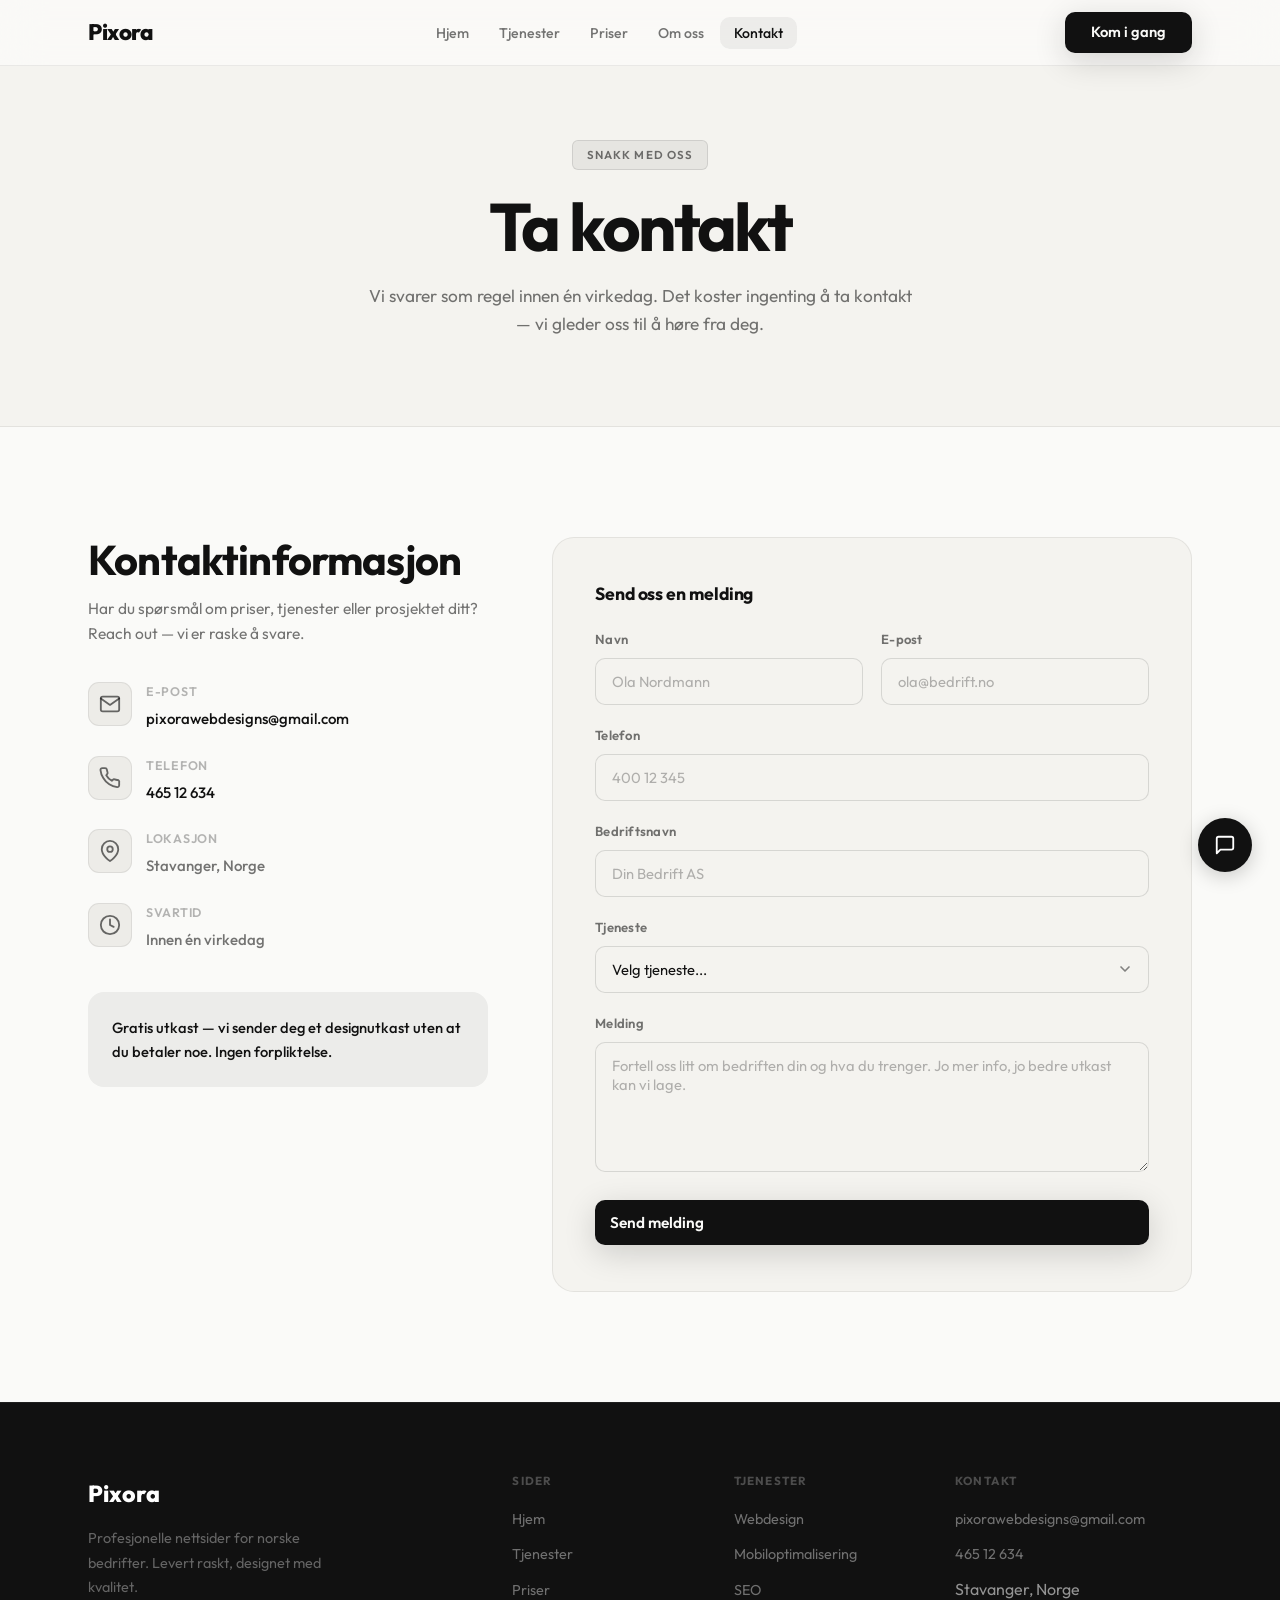
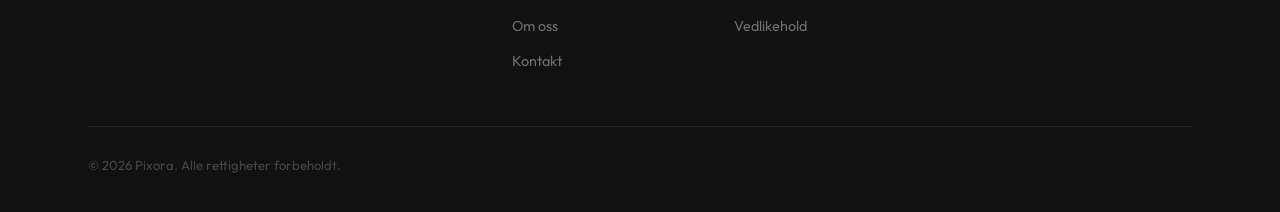
==== commit 8508f2ee: "Redesign: Spline MacBook showcase, white/minimalist theme, remove all purple - Replace CSS MacBook m" ====
--- a/kontakt.html
+++ b/kontakt.html
@@ -7,7 +7,7 @@
   <title>Kontakt — Pixora</title>
   <link rel="preconnect" href="https://fonts.googleapis.com">
   <link rel="preconnect" href="https://fonts.gstatic.com" crossorigin>
-  <link href="https://fonts.googleapis.com/css2?family=Inter:wght@400;500;600;700;800;900&display=swap" rel="stylesheet">
+  <link href="https://fonts.googleapis.com/css2?family=Outfit:wght@300;400;500;600;700;800;900" rel="stylesheet">
   <link rel="stylesheet" href="style.css">
 </head>
 <body>
@@ -53,7 +53,7 @@
 
         <div class="c-detail">
           <div class="c-detail-icon">
-            <svg width="22" height="22" viewBox="0 0 24 24" fill="none" stroke="#6C47FF" stroke-width="2" stroke-linecap="round" stroke-linejoin="round">
+            <svg width="22" height="22" viewBox="0 0 24 24" fill="none" stroke="currentColor" stroke-width="2" stroke-linecap="round" stroke-linejoin="round">
               <path d="M4 4h16c1.1 0 2 .9 2 2v12c0 1.1-.9 2-2 2H4c-1.1 0-2-.9-2-2V6c0-1.1.9-2 2-2z"/>
               <polyline points="22,6 12,13 2,6"/>
             </svg>
@@ -66,7 +66,7 @@
 
         <div class="c-detail">
           <div class="c-detail-icon">
-            <svg width="22" height="22" viewBox="0 0 24 24" fill="none" stroke="#6C47FF" stroke-width="2" stroke-linecap="round" stroke-linejoin="round">
+            <svg width="22" height="22" viewBox="0 0 24 24" fill="none" stroke="currentColor" stroke-width="2" stroke-linecap="round" stroke-linejoin="round">
               <path d="M22 16.92v3a2 2 0 0 1-2.18 2 19.79 19.79 0 0 1-8.63-3.07A19.5 19.5 0 0 1 4.69 12a19.79 19.79 0 0 1-3.07-8.67A2 2 0 0 1 3.6 1.18h3a2 2 0 0 1 2 1.72 12.84 12.84 0 0 0 .7 2.81 2 2 0 0 1-.45 2.11L7.91 8.96a16 16 0 0 0 6.06 6.06l1.06-1.06a2 2 0 0 1 2.11-.45 12.84 12.84 0 0 0 2.81.7A2 2 0 0 1 22 16.92z"/>
             </svg>
           </div>
@@ -78,7 +78,7 @@
 
         <div class="c-detail">
           <div class="c-detail-icon">
-            <svg width="22" height="22" viewBox="0 0 24 24" fill="none" stroke="#6C47FF" stroke-width="2" stroke-linecap="round" stroke-linejoin="round">
+            <svg width="22" height="22" viewBox="0 0 24 24" fill="none" stroke="currentColor" stroke-width="2" stroke-linecap="round" stroke-linejoin="round">
               <path d="M21 10c0 7-9 13-9 13s-9-6-9-13a9 9 0 0 1 18 0z"/>
               <circle cx="12" cy="10" r="3"/>
             </svg>
@@ -91,7 +91,7 @@
 
         <div class="c-detail">
           <div class="c-detail-icon">
-            <svg width="22" height="22" viewBox="0 0 24 24" fill="none" stroke="#6C47FF" stroke-width="2" stroke-linecap="round" stroke-linejoin="round">
+            <svg width="22" height="22" viewBox="0 0 24 24" fill="none" stroke="currentColor" stroke-width="2" stroke-linecap="round" stroke-linejoin="round">
               <circle cx="12" cy="12" r="10"/>
               <polyline points="12 6 12 12 16 14"/>
             </svg>
--- a/style.css
+++ b/style.css
@@ -1,14 +1,16 @@
 /* ============================================================
-   PIXORA — Light Theme Stylesheet
-   ============================================================ */
+   PIXORA — Clean Architectural Stylesheet
+   Vibe: AIR / white minimal / brutalist-elegant
+   ============================================================ */
+
 
 /* ---------- Reset ---------- */
 *, *::before, *::after { box-sizing: border-box; margin: 0; padding: 0; }
 html { scroll-behavior: smooth; -webkit-text-size-adjust: 100%; }
 body {
-  font-family: 'Inter', sans-serif;
-  background: #ffffff;
-  color: rgba(15,15,26,.62);
+  font-family: 'Outfit', sans-serif;
+  background: #FAFAF8;
+  color: rgba(17,17,17,.62);
   line-height: 1.6;
   overflow-x: hidden;
 }
@@ -19,47 +21,47 @@
 
 /* ---------- Variables ---------- */
 :root {
-  --p: #6C47FF;
-  --p-hover: #5535E0;
-  --p-light: rgba(108,71,255,.15);
-  --p-mid: rgba(108,71,255,.25);
-  --p-text: #5535E0;
-  --bg: #ffffff;
-  --bg-2: #f5f5fb;
-  --bg-3: #eeeef6;
-  --bg-4: #e6e6f2;
-  --line: rgba(15,15,26,.08);
-  --line-2: rgba(15,15,26,.13);
-  --text-1: #0f0f1a;
-  --text-2: rgba(15,15,26,.62);
-  --text-3: rgba(15,15,26,.4);
+  --p: #111111;
+  --p-hover: #333333;
+  --p-light: rgba(17,17,17,.06);
+  --p-mid: rgba(17,17,17,.1);
+  --p-text: #111111;
+  --bg: #FAFAF8;
+  --bg-2: #F4F3EF;
+  --bg-3: #EDECE8;
+  --bg-4: #E5E4DF;
+  --line: rgba(0,0,0,.07);
+  --line-2: rgba(0,0,0,.12);
+  --text-1: #111111;
+  --text-2: rgba(17,17,17,.58);
+  --text-3: rgba(17,17,17,.30);
   --success: #059669;
-  --shadow-p: 0 8px 32px rgba(108,71,255,.28);
+  --shadow-p: 0 8px 32px rgba(0,0,0,.16);
   --r: 10px;
-  --r-lg: 18px;
-  --r-xl: 24px;
+  --r-lg: 16px;
+  --r-xl: 22px;
   --max: 1160px;
   --py: 110px;
 }
 
 /* ---------- Utilities ---------- */
-.container { max-width: var(--max); margin: 0 auto; padding: 0 28px; }
+.container { width: 100%; max-width: var(--max); margin: 0 auto; padding: 0 28px; }
 
 .eyebrow {
   display: inline-block;
-  background: rgba(108,71,255,.15);
-  color: var(--p-text);
-  border: 1px solid rgba(108,71,255,.3);
-  font-size: .73rem;
-  font-weight: 700;
+  background: rgba(17,17,17,.06);
+  color: var(--text-2);
+  border: 1px solid rgba(0,0,0,.1);
+  font-size: .72rem;
+  font-weight: 600;
   letter-spacing: .1em;
   text-transform: uppercase;
   padding: 5px 14px;
-  border-radius: 100px;
+  border-radius: 6px;
   margin-bottom: 18px;
 }
 .gradient-text {
-  background: linear-gradient(135deg, #6C47FF 0%, #9B7BFF 45%, #C4B5FD 100%);
+  background: linear-gradient(135deg, #111 30%, #555 100%);
   -webkit-background-clip: text;
   -webkit-text-fill-color: transparent;
   background-clip: text;
@@ -69,51 +71,51 @@
 .section-head p { font-size: 1.05rem; color: var(--text-2); max-width: 540px; margin: 0 auto; }
 
 /* ---------- Typography ---------- */
-h1, h2, h3, h4 { font-weight: 800; line-height: 1.15; color: var(--text-1); }
-h1 { font-size: clamp(2.6rem, 5.5vw, 4.2rem); letter-spacing: -.035em; }
-h2 { font-size: clamp(1.8rem, 4vw, 2.6rem); letter-spacing: -.02em; }
-h3 { font-size: 1.15rem; letter-spacing: -.01em; }
+h1, h2, h3, h4 { font-weight: 700; line-height: 1.1; color: var(--text-1); }
+h1 { font-size: clamp(2.6rem, 5.5vw, 4.2rem); letter-spacing: -.04em; }
+h2 { font-size: clamp(1.8rem, 3.8vw, 2.6rem); letter-spacing: -.02em; }
+h3 { font-size: 1.1rem; letter-spacing: -.005em; }
 p { color: var(--text-2); }
 
 /* ---------- Buttons ---------- */
 .btn {
   display: inline-flex; align-items: center; gap: 8px;
   padding: 13px 26px;
-  border-radius: 100px;
+  border-radius: 10px;
   font-weight: 600; font-size: .92rem;
   cursor: pointer; border: none;
   transition: all .2s ease;
   line-height: 1;
 }
-.btn-primary { background: var(--p); color: #fff; box-shadow: var(--shadow-p); }
-.btn-primary:hover { background: var(--p-hover); transform: translateY(-2px); box-shadow: 0 14px 40px rgba(108,71,255,.38); }
-.btn-outline { background: transparent; color: var(--p-text); border: 1.5px solid rgba(108,71,255,.5); }
+.btn-primary { background: var(--p); color: #FAFAF8; box-shadow: var(--shadow-p); }
+.btn-primary:hover { background: #222; transform: translateY(-2px); box-shadow: 0 14px 40px rgba(0,0,0,.22); }
+.btn-outline { background: transparent; color: var(--p-text); border: 1.5px solid rgba(0,0,0,.2); }
 .btn-outline:hover { background: var(--p-light); border-color: var(--p); }
 .btn-ghost {
-  background: rgba(15,15,26,.06);
+  background: rgba(17,17,17,.06);
   color: var(--text-1);
-  border: 1px solid rgba(15,15,26,.16);
-}
-.btn-ghost:hover { background: rgba(15,15,26,.1); border-color: rgba(15,15,26,.32); transform: translateY(-2px); }
-.btn-white { background: #fff; color: var(--p); font-weight: 700; }
-.btn-white:hover { background: #e9e5ff; transform: translateY(-2px); }
-.btn-outline-white { background: transparent; color: #fff; border: 1.5px solid rgba(255,255,255,.38); }
-.btn-outline-white:hover { border-color: #fff; background: rgba(255,255,255,.08); }
+  border: 1px solid rgba(0,0,0,.1);
+}
+.btn-ghost:hover { background: rgba(17,17,17,.1); border-color: rgba(0,0,0,.2); transform: translateY(-2px); }
+.btn-white { background: var(--text-1); color: #FAFAF8; font-weight: 700; }
+.btn-white:hover { background: #222; transform: translateY(-2px); }
+.btn-outline-white { background: transparent; color: var(--text-1); border: 1.5px solid rgba(0,0,0,.25); }
+.btn-outline-white:hover { border-color: var(--p); background: var(--p-light); }
 .btn-lg { padding: 16px 36px; font-size: .98rem; }
 
 /* ============================================================
-   NAVIGATION — always light
+   NAVIGATION
    ============================================================ */
 nav {
   position: fixed; top: 0; left: 0; right: 0; z-index: 900;
   height: 66px;
-  background: rgba(255,255,255,.92);
+  background: rgba(250,250,248,.92);
   backdrop-filter: blur(20px);
   -webkit-backdrop-filter: blur(20px);
-  border-bottom: 1px solid rgba(15,15,26,.08);
-  transition: background .3s ease, border-color .3s ease;
-}
-nav.nav-dark { background: rgba(255,255,255,.96); border-bottom-color: rgba(15,15,26,.1); }
+  border-bottom: 1px solid var(--line);
+  transition: background .3s ease;
+}
+nav.nav-dark { background: rgba(250,250,248,.97); }
 
 .nav-inner {
   max-width: var(--max); margin: 0 auto; padding: 0 28px;
@@ -121,7 +123,7 @@
   justify-content: space-between; gap: 32px;
 }
 .nav-logo {
-  font-size: 1.4rem; font-weight: 900;
+  font-size: 1.4rem; font-weight: 800;
   color: var(--text-1); letter-spacing: -.5px; flex-shrink: 0;
 }
 .nav-links {
@@ -133,7 +135,7 @@
   padding: 7px 14px; border-radius: var(--r);
   transition: color .2s, background .2s;
 }
-.nav-links a:hover, .nav-links a.active { color: var(--p); background: var(--p-light); }
+.nav-links a:hover, .nav-links a.active { color: var(--text-1); background: var(--p-light); }
 .nav-cta-wrap { flex-shrink: 0; }
 .hamburger {
   display: none; flex-direction: column; gap: 5px;
@@ -141,7 +143,7 @@
 }
 .hamburger span {
   display: block; width: 22px; height: 1.5px;
-  background: rgba(15,15,26,.7); border-radius: 2px;
+  background: var(--text-2); border-radius: 2px;
   transition: all .3s ease;
 }
 .hamburger.active span:nth-child(1) { transform: translateY(6.5px) rotate(45deg); }
@@ -149,56 +151,47 @@
 .hamburger.active span:nth-child(3) { transform: translateY(-6.5px) rotate(-45deg); }
 
 /* ============================================================
-   HERO — light
+   HERO
    ============================================================ */
 .hero {
   min-height: 100vh;
-  background: #fafafa;
-  position: relative; overflow: hidden;
+  background: var(--bg);
+  position: relative;
   display: flex; align-items: center;
   padding: 116px 0 100px;
 }
-.hero-spotlight {
-  position: absolute; inset: 0;
-  pointer-events: none; z-index: 1;
-}
+.hero-spotlight { position: absolute; inset: 0; pointer-events: none; z-index: 1; }
 .hero-bg-glow {
-  position: absolute; top: -25%; right: -15%;
-  width: 900px; height: 900px;
-  background: radial-gradient(circle at center, rgba(108,71,255,.1) 0%, rgba(108,71,255,.02) 40%, transparent 70%);
+  position: absolute; top: -20%; right: -10%;
+  width: 700px; height: 700px;
+  background: radial-gradient(circle at center, rgba(17,17,17,.04) 0%, transparent 65%);
   pointer-events: none;
-}
-.hero-bg-glow::after {
-  content: '';
-  position: absolute; bottom: -40%; left: -20%;
-  width: 600px; height: 600px;
-  background: radial-gradient(circle at center, rgba(139,92,246,.06) 0%, transparent 65%);
 }
 .hero-grid {
   display: grid; grid-template-columns: 1fr 1fr;
   gap: 60px; align-items: center; position: relative; z-index: 2;
 }
-.hero-content { animation: heroIn .7s ease-out both; }
+.hero-content { opacity: 1; }
 
 /* Badge */
 .hero-badge {
   display: inline-flex; align-items: center; gap: 10px;
-  background: rgba(16,185,129,.1);
-  border: 1px solid rgba(16,185,129,.22);
-  color: #6EE7B7;
+  background: rgba(5,150,105,.08);
+  border: 1px solid rgba(5,150,105,.2);
+  color: #059669;
   font-size: .78rem; font-weight: 600; letter-spacing: .02em;
-  padding: 6px 16px 6px 10px; border-radius: 100px; margin-bottom: 26px;
+  padding: 6px 16px 6px 10px; border-radius: 8px; margin-bottom: 26px;
 }
 .hero-badge-dot {
-  width: 8px; height: 8px; background: #10B981;
+  width: 8px; height: 8px; background: #059669;
   border-radius: 50%; flex-shrink: 0;
   animation: pulseGreen 2s ease-in-out infinite;
 }
 @keyframes pulseGreen {
-  0%, 100% { box-shadow: 0 0 0 0 rgba(16,185,129,.5); }
-  60%       { box-shadow: 0 0 0 6px rgba(16,185,129,0); }
-}
-.hero-content h1 { color: var(--text-1); margin-bottom: 20px; line-height: 1.07; }
+  0%, 100% { box-shadow: 0 0 0 0 rgba(5,150,105,.5); }
+  60%       { box-shadow: 0 0 0 6px rgba(5,150,105,0); }
+}
+.hero-content h1 { color: var(--text-1); margin-bottom: 20px; line-height: 1.05; }
 .hero-lead {
   color: var(--text-2);
   font-size: 1.08rem; line-height: 1.72;
@@ -209,7 +202,7 @@
 .hero-trust {
   display: flex; gap: 20px; flex-wrap: wrap;
   margin-top: 36px; padding-top: 28px;
-  border-top: 1px solid rgba(15,15,26,.1);
+  border-top: 1px solid var(--line);
 }
 .trust-item {
   display: flex; align-items: center; gap: 8px;
@@ -217,55 +210,47 @@
 }
 .trust-dot { width: 5px; height: 5px; background: var(--success); border-radius: 50%; flex-shrink: 0; }
 
-/* Spline card */
-.hero-visual { animation: heroIn .8s ease-out .15s both; }
+/* Spline card — stays dark as a contrast element */
+.hero-visual { opacity: 1; }
 .spline-card {
   position: relative; width: 100%; height: 510px;
-  background: rgba(108,71,255,.04);
-  border: 1px solid rgba(108,71,255,.14);
-  border-radius: 24px; overflow: hidden;
+  background: #060610;
+  border: 1px solid rgba(0,0,0,.12);
+  border-radius: 20px; overflow: hidden;
   cursor: pointer;
-  transition: border-color .25s, box-shadow .25s;
-}
-.spline-card:hover {
-  border-color: rgba(108,71,255,.35);
-  box-shadow: 0 16px 60px rgba(108,71,255,.12);
-}
+  box-shadow: 0 24px 60px rgba(0,0,0,.18);
+  transition: box-shadow .25s;
+}
+.spline-card:hover { box-shadow: 0 32px 80px rgba(0,0,0,.25); }
 .spline-card::before {
-  content: '';
-  position: absolute; inset: 0;
-  background: linear-gradient(135deg, rgba(108,71,255,.06) 0%, transparent 55%);
+  content: ''; position: absolute; inset: 0;
+  background: linear-gradient(135deg, rgba(255,255,255,.03) 0%, transparent 55%);
   pointer-events: none; z-index: 2;
 }
 spline-viewer { width: 100%; height: 100%; display: block; }
-/* Transparent click overlay — pointer-events:none so it never blocks cursor tracking */
-.spline-click-capture {
-  position: absolute; inset: 0; z-index: 4;
-  pointer-events: none; /* clicks fall through to spline-viewer, bubble up to .spline-card */
-}
+.spline-click-capture { position: absolute; inset: 0; z-index: 4; pointer-events: none; }
 .spline-hint {
   position: absolute; bottom: 16px; left: 50%; transform: translateX(-50%);
-  background: rgba(255,255,255,.88); backdrop-filter: blur(12px); -webkit-backdrop-filter: blur(12px);
-  color: var(--p);
+  background: rgba(255,255,255,.12); backdrop-filter: blur(12px);
+  color: rgba(255,255,255,.9);
   font-size: .75rem; font-weight: 600;
-  padding: 6px 18px; border-radius: 100px;
-  border: 1px solid rgba(108,71,255,.2);
+  padding: 6px 18px; border-radius: 8px;
+  border: 1px solid rgba(255,255,255,.15);
   white-space: nowrap; pointer-events: none; z-index: 3;
-  box-shadow: 0 2px 12px rgba(108,71,255,.12);
 }
 
 /* Scroll indicator */
 .scroll-indicator {
   position: absolute; bottom: 34px; left: 50%; transform: translateX(-50%);
   width: 24px; height: 40px;
-  border: 1.5px solid rgba(15,15,26,.2);
+  border: 1.5px solid rgba(0,0,0,.15);
   border-radius: 12px;
   display: flex; justify-content: center; padding-top: 6px;
   transition: border-color .2s; z-index: 2;
 }
 .scroll-indicator:hover { border-color: var(--p); }
 .scroll-ball {
-  width: 3px; height: 7px; background: var(--p);
+  width: 3px; height: 7px; background: var(--text-1);
   border-radius: 2px; animation: scrollBounce 2s ease-in-out infinite;
 }
 @keyframes scrollBounce {
@@ -282,188 +267,401 @@
 /* ============================================================
    MARQUEE BAND
    ============================================================ */
-.marquee-band { background: var(--p); overflow: hidden; padding: 13px 0; }
+.marquee-band { background: #111111; overflow: hidden; padding: 13px 0; }
 .marquee-track { display: flex; width: max-content; animation: marquee 30s linear infinite; }
 .marquee-track:hover { animation-play-state: paused; }
 .marquee-item {
   display: inline-flex; align-items: center; gap: 14px;
   padding: 0 20px;
-  color: rgba(255,255,255,.88);
-  font-size: .78rem; font-weight: 700;
+  color: rgba(255,255,255,.55);
+  font-size: .78rem; font-weight: 600;
   letter-spacing: .1em; text-transform: uppercase; white-space: nowrap;
 }
-.marquee-sep { width: 4px; height: 4px; background: rgba(255,255,255,.38); border-radius: 50%; flex-shrink: 0; }
+.marquee-sep { width: 4px; height: 4px; background: rgba(255,255,255,.2); border-radius: 50%; flex-shrink: 0; }
 @keyframes marquee {
   from { transform: translateX(0); }
   to   { transform: translateX(-50%); }
 }
 
 /* ============================================================
-   STATS — editorial dark
-   ============================================================ */
-.stats { background: var(--bg); padding: 80px 0; border-top: 1px solid var(--line); border-bottom: 1px solid var(--line); }
+   STATS
+   ============================================================ */
+.stats { background: #111111; padding: 80px 0; }
 .stats-grid { display: grid; grid-template-columns: repeat(4, 1fr); text-align: center; }
-.stat-item { padding: 0 28px; border-right: 1px solid var(--line); }
+.stat-item { padding: 0 28px; border-right: 1px solid rgba(255,255,255,.07); }
 .stat-item:last-child { border-right: none; }
 .stat-num {
   display: block;
-  font-size: 3.2rem; font-weight: 900; color: var(--text-1);
+  font-size: 3.2rem; font-weight: 800; color: #FAFAF8;
   line-height: 1; margin-bottom: 10px;
   letter-spacing: -.04em;
 }
-.stat-label { font-size: .85rem; color: var(--text-3); font-weight: 500; line-height: 1.5; }
+.stat-label { font-size: .85rem; color: rgba(255,255,255,.38); font-weight: 500; line-height: 1.5; }
 .reveal-stat { opacity: 0; transform: translateY(14px); transition: opacity .55s ease, transform .55s ease; }
 .reveal-stat.in-view { opacity: 1; transform: translateY(0); }
 
 /* ============================================================
    LAPTOP SHOWCASE
    ============================================================ */
-.laptop-showcase { background: #0d0d20; padding: var(--py) 0 80px; position: relative; overflow: hidden; }
-.laptop-showcase .light-heading { color: #fff !important; }
-.laptop-showcase .light-subtext { color: rgba(255,255,255,.68) !important; }
-.laptop-showcase::before {
-  content: ''; position: absolute; top: 0; left: 50%; transform: translateX(-50%);
-  width: 960px; height: 400px;
-  background: radial-gradient(ellipse at top, rgba(108,71,255,.22) 0%, transparent 65%);
-  pointer-events: none;
-}
+/* ── Laptop showcase ──────────────────────────────────────── */
+.laptop-showcase {
+  background: #111111;
+  padding: var(--py) 0 0;
+  position: relative; overflow: hidden;
+}
+.light-heading { color: #fff !important; }
+.light-subtext { color: rgba(255,255,255,.55) !important; }
+.eyebrow-dark-bg {
+  background: rgba(255,255,255,.1) !important;
+  color: rgba(255,255,255,.65) !important;
+  border-color: rgba(255,255,255,.12) !important;
+}
+.laptop-showcase .section-head { margin-bottom: 72px; }
+
+/* Full-width stage outer */
+.laptop-stage-outer {
+  width: 100%;
+  display: flex;
+  flex-direction: column;
+  align-items: center;
+  padding: 0 24px;
+}
+
+/* Stage — centered column */
 .laptop-stage {
-  display: flex; justify-content: center; align-items: flex-end;
-  position: relative; padding-bottom: 20px;
-  perspective: 1600px;
-}
+  display: flex;
+  flex-direction: column;
+  align-items: center;
+  position: relative;
+  width: 100%;
+}
+
+/* Spline MacBook viewer */
+.spline-macbook {
+  width: 100%;
+  height: 600px;
+  display: block;
+}
+@media (max-width: 768px) {
+  .spline-macbook { height: 400px; }
+}
+@media (max-width: 480px) {
+  .spline-macbook { height: 300px; }
+}
+
+/* ── model-viewer ─────────────────────────────────────────── */
+/* ── CSS MacBook mockup ───────────────────────────────────── */
+.cmac-wrap {
+  width: 100%;
+  max-width: 860px;
+  position: relative;
+  z-index: 2;
+  margin-bottom: -4px;
+  animation: cmacFloat 8s ease-in-out infinite;
+  filter: drop-shadow(0 48px 80px rgba(0,0,0,.5)) drop-shadow(0 8px 24px rgba(0,0,0,.3));
+}
+@keyframes cmacFloat {
+  0%,100% { transform: perspective(1400px) rotateX(5deg) rotateY(-5deg) rotateZ(0.4deg) translateY(0); }
+  50%     { transform: perspective(1400px) rotateX(6deg) rotateY(-6deg) rotateZ(0.2deg) translateY(-9px); }
+}
+
+/* Lid */
+.cmac-lid {
+  background: linear-gradient(155deg, #D4D2CC 0%, #C4C2BC 50%, #B4B2AC 100%);
+  border-radius: 14px 14px 3px 3px;
+  padding: 14px 14px 0;
+  border: 1px solid rgba(0,0,0,.18);
+  box-shadow:
+    inset 0 1px 0 rgba(255,255,255,.55),
+    inset 0 -1px 0 rgba(0,0,0,.12),
+    0 0 0 0.5px rgba(0,0,0,.18);
+  position: relative;
+}
+.cmac-lid::before {
+  content: ''; position: absolute;
+  top: 0; left: 8%; right: 8%; height: 1px;
+  background: linear-gradient(90deg, transparent, rgba(255,255,255,.85), transparent);
+}
+.cmac-cam {
+  width: 6px; height: 6px; background: #1a1a1a;
+  border-radius: 50%; border: 1px solid rgba(0,0,0,.35);
+  margin: 0 auto 8px;
+  box-shadow: 0 0 0 1px rgba(255,255,255,.06);
+}
+
+/* Screen bezel */
+.cmac-screen-bezel {
+  background: #111;
+  border-radius: 6px 6px 0 0;
+  aspect-ratio: 16/10;
+  overflow: hidden;
+  position: relative;
+  box-shadow: inset 0 0 0 1px rgba(255,255,255,.04);
+}
+.cmac-screen-bezel::after {
+  content: ''; position: absolute; inset: 0; z-index: 20; pointer-events: none;
+  background: linear-gradient(135deg,
+    rgba(255,255,255,.07) 0%, rgba(255,255,255,.02) 35%, transparent 60%);
+  border-radius: 6px 6px 0 0;
+}
+
+/* Screen content */
+.cmac-screen {
+  width: 100%; height: 100%;
+  background: #FAFAF8;
+  display: flex; flex-direction: column;
+  font-family: 'Outfit', sans-serif;
+  overflow: hidden;
+}
+
+/* macOS menu bar */
+.cmac-menubar {
+  height: 16px; background: rgba(240,240,236,.96);
+  backdrop-filter: blur(8px);
+  display: flex; align-items: center; gap: 8px; padding: 0 8px;
+  font-size: 6.5px; color: rgba(17,17,17,.6); font-weight: 500;
+  border-bottom: 1px solid rgba(0,0,0,.06); flex-shrink: 0;
+}
+.cmac-apple { font-size: 8px; color: #111; }
+
+/* Browser chrome */
+.cmac-browser-chrome {
+  height: 20px; background: #E4E2DC;
+  display: flex; align-items: center; gap: 6px; padding: 0 8px;
+  border-bottom: 1px solid rgba(0,0,0,.1); flex-shrink: 0;
+}
+.cmac-dots { display: flex; gap: 4px; }
+.dot-red    { width: 7px; height: 7px; border-radius: 50%; background: #FF5F57; }
+.dot-yellow { width: 7px; height: 7px; border-radius: 50%; background: #FFBD2E; }
+.dot-green  { width: 7px; height: 7px; border-radius: 50%; background: #28CA41; }
+.cmac-url-bar {
+  flex: 1; height: 13px; background: rgba(255,255,255,.7);
+  border-radius: 3px; border: 1px solid rgba(0,0,0,.1);
+  display: flex; align-items: center; justify-content: center; gap: 3px;
+  font-size: 6px; color: rgba(17,17,17,.45); font-weight: 500;
+}
+.cmac-url-bar svg { opacity: .45; flex-shrink: 0; }
+.cmac-chrome-right {
+  width: 16px; height: 16px;
+  display: flex; align-items: center; justify-content: center;
+  opacity: .35;
+}
+
+/* Website in screen */
+.cmac-site { flex: 1; overflow: hidden; display: flex; flex-direction: column; }
+.cmac-sitenav {
+  height: 18px; background: rgba(250,250,248,.98);
+  border-bottom: 1px solid rgba(0,0,0,.06);
+  display: flex; align-items: center; padding: 0 8px; gap: 6px; flex-shrink: 0;
+}
+.cmac-sitenav strong {
+  font-size: 7.5px; font-weight: 800; color: #111; letter-spacing: -.2px;
+}
+.cmac-navlinks { display: flex; gap: 5px; margin: 0 auto; }
+.cmac-navlinks span { font-size: 6px; color: rgba(17,17,17,.5); font-weight: 500; }
+.cmac-navbtn {
+  font-size: 6px; font-weight: 700; background: #111; color: #FAFAF8;
+  padding: 2px 7px; border-radius: 3px;
+}
+.cmac-hero {
+  flex: 1; display: flex; flex-direction: column;
+  padding: 10px 12px 8px;
+  gap: 5px;
+  background: #FAFAF8;
+}
+.cmac-badge {
+  display: inline-flex; align-items: center; gap: 4px;
+  font-size: 5.5px; font-weight: 600; color: #059669;
+  background: rgba(5,150,105,.08);
+  border: 1px solid rgba(5,150,105,.2);
+  padding: 2px 6px; border-radius: 4px; width: fit-content;
+}
+.cmac-dot {
+  width: 4px; height: 4px; background: #059669; border-radius: 50%; flex-shrink: 0;
+}
+.cmac-h1 {
+  font-size: 13px; font-weight: 800; color: #111;
+  line-height: 1.15; letter-spacing: -.03em; margin: 0;
+}
+.cmac-h1 span {
+  background: linear-gradient(135deg, #111 30%, #555 100%);
+  -webkit-background-clip: text; -webkit-text-fill-color: transparent;
+  background-clip: text;
+}
+.cmac-p {
+  font-size: 6px; color: rgba(17,17,17,.55); line-height: 1.6; max-width: 180px; margin: 0;
+}
+.cmac-ctas { display: flex; gap: 5px; margin-top: 2px; }
+.cmac-cta-fill {
+  font-size: 6px; font-weight: 700; background: #111; color: #FAFAF8;
+  padding: 4px 9px; border-radius: 4px;
+}
+.cmac-cta-ghost {
+  font-size: 6px; font-weight: 600; color: #111;
+  padding: 4px 9px; border-radius: 4px;
+  border: 1px solid rgba(17,17,17,.2);
+}
+
+/* Hinge */
+.cmac-hinge {
+  height: 5px;
+  background: linear-gradient(180deg, #B8B6B0 0%, #A8A6A0 50%, #989690 100%);
+  box-shadow: inset 0 1px 0 rgba(255,255,255,.35);
+}
+.cmac-hinge::after { content: ''; display: block; height: 1px; background: rgba(0,0,0,.18); }
+
+/* Base */
+.cmac-base {
+  background: linear-gradient(185deg, #C8C6C0 0%, #B6B4AE 40%, #A8A6A0 100%);
+  border-radius: 0 0 12px 12px;
+  padding: 10px 18px 16px;
+  border: 1px solid rgba(0,0,0,.12); border-top: none;
+  box-shadow: inset 0 -1px 0 rgba(0,0,0,.15), 4px 8px 24px rgba(0,0,0,.14);
+}
+.cmac-keys {
+  display: flex; flex-direction: column; gap: 2.5px; margin-bottom: 8px;
+}
+.cmac-keyrow { display: flex; gap: 2.5px; }
+.cmac-keyrow.fn i {
+  flex: 1; height: 7px;
+  background: linear-gradient(180deg, rgba(0,0,0,.07) 0%, rgba(0,0,0,.04) 100%);
+  border-radius: 2px; border-bottom: 1px solid rgba(0,0,0,.14); display: block;
+}
+.cmac-keyrow i {
+  flex: 1; height: 11px;
+  background: linear-gradient(180deg, rgba(0,0,0,.1) 0%, rgba(0,0,0,.05) 100%);
+  border-radius: 2.5px; border-bottom: 2px solid rgba(0,0,0,.18);
+  box-shadow: inset 0 1px 0 rgba(255,255,255,.38);
+  display: block;
+}
+.cmac-keyrow i.w  { flex: 1.6; }
+.cmac-keyrow i.ww { flex: 2.4; }
+.cmac-keyrow.bot i.sp  { flex: 7; }
+.cmac-keyrow.bot i.mod { flex: 1.2; }
+.cmac-pad {
+  width: 110px; height: 40px;
+  background: linear-gradient(160deg, rgba(0,0,0,.07) 0%, rgba(0,0,0,.04) 100%);
+  border-radius: 7px; margin: 0 auto;
+  border: 1px solid rgba(0,0,0,.08);
+}
+.cmac-foot {
+  height: 4px;
+  background: linear-gradient(90deg, #8A8886, #9A9896, #8A8886);
+  border-radius: 0 0 12px 12px;
+}
+
+@media (max-width: 900px) {
+  .cmac-wrap { max-width: 600px; }
+}
+@media (max-width: 600px) {
+  .cmac-wrap { max-width: 400px; }
+}
+@media (max-width: 420px) {
+  .cmac-wrap { max-width: 320px; }
+}
+
+/* ── Browser mockup (right column) ────────────────────────── */
+.browser-mockup {
+  background: #FAFAF8;
+  border-radius: 10px;
+  overflow: hidden;
+  box-shadow: 0 24px 64px rgba(0,0,0,.45);
+  border: 1px solid rgba(255,255,255,.06);
+  flex-shrink: 0;
+}
+.bm-bar {
+  height: 36px; background: #E8E6E1;
+  display: flex; align-items: center; gap: 10px; padding: 0 14px;
+  border-bottom: 1px solid rgba(0,0,0,.1);
+}
+.bm-dots { display: flex; gap: 6px; }
+.bm-dots span { width: 11px; height: 11px; border-radius: 50%; }
+.bm-dots span:nth-child(1) { background: #FF5F57; }
+.bm-dots span:nth-child(2) { background: #FFBD2E; }
+.bm-dots span:nth-child(3) { background: #28CA41; }
+.bm-url {
+  flex: 1; height: 20px; background: rgba(0,0,0,.09); border-radius: 5px;
+  display: flex; align-items: center; justify-content: center;
+  font-size: 11px; color: rgba(17,17,17,.4); font-weight: 500;
+  font-family: 'Outfit', sans-serif;
+}
+.bm-body { padding: 14px 16px 16px; background: #FAFAF8; }
+.bm-nav {
+  display: flex; align-items: center; gap: 10px;
+  padding-bottom: 10px;
+  border-bottom: 1px solid rgba(0,0,0,.07);
+  margin-bottom: 14px;
+}
+.bm-nav strong {
+  font-size: 13px; font-weight: 800; color: #111;
+  font-family: 'Outfit', sans-serif; letter-spacing: -.3px;
+  flex-shrink: 0;
+}
+.bm-nav span {
+  height: 6px; background: rgba(17,17,17,.12); border-radius: 3px;
+}
+.bm-nav span:nth-child(2) { width: 30px; }
+.bm-nav span:nth-child(3) { width: 26px; }
+.bm-nav span:nth-child(4) { width: 34px; }
+.bm-cta-pill {
+  margin-left: auto;
+  width: 58px; height: 22px;
+  background: #111; border-radius: 6px;
+}
+.bm-hero { margin-bottom: 14px; }
+.bm-badge {
+  width: 90px; height: 14px;
+  background: rgba(5,150,105,.14);
+  border: 1px solid rgba(5,150,105,.2);
+  border-radius: 4px; margin-bottom: 8px;
+}
+.bm-h1 { height: 14px; background: #111; border-radius: 3px; width: 90%; margin-bottom: 6px; }
+.bm-short { width: 64%; }
+.bm-p { height: 7px; background: rgba(17,17,17,.14); border-radius: 3px; width: 100%; margin-bottom: 5px; }
+.bm-btns { display: flex; gap: 8px; margin-top: 12px; }
+.bm-btn {
+  padding: 7px 14px;
+  border-radius: 6px;
+  font-size: 11px; font-weight: 700;
+  font-family: 'Outfit', sans-serif;
+  white-space: nowrap;
+}
+.bm-fill { background: #111; color: #fff; }
+.bm-ghost { border: 1.5px solid rgba(17,17,17,.2); color: #111; }
+.bm-cards { display: flex; gap: 8px; margin-top: 12px; }
+.bm-card {
+  flex: 1; height: 44px;
+  background: rgba(17,17,17,.04);
+  border: 1px solid rgba(17,17,17,.09);
+  border-radius: 7px;
+}
+
+/* ── Desk surface ─────────────────────────────────────────── */
+.macbook-desk-surface {
+  width: 100%;
+  position: relative;
+  z-index: 3;
+}
+.desk-edge {
+  height: 10px;
+  background: linear-gradient(180deg, #4A3322 0%, #3A2415 100%);
+  border-radius: 4px 4px 0 0;
+  box-shadow: 0 -1px 0 rgba(255,255,255,.08) inset;
+}
+.desk-body {
+  height: 32px;
+  background: linear-gradient(180deg, #3A2415 0%, #2A1A0D 60%, #1E1208 100%);
+  box-shadow: 0 12px 48px rgba(0,0,0,.5);
+}
+
+/* ── Glow ─────────────────────────────────────────────────── */
 .laptop-glow {
-  position: absolute; bottom: -10px; left: 50%; transform: translateX(-50%);
-  width: 70%; height: 60px;
-  background: radial-gradient(ellipse at center, rgba(108,71,255,.55) 0%, transparent 70%);
-  filter: blur(18px); pointer-events: none;
-}
-.mac-laptop {
-  width: 620px; position: relative; z-index: 1;
-  filter: drop-shadow(0 40px 80px rgba(0,0,0,.95)) drop-shadow(0 0 80px rgba(108,71,255,.25));
-  animation: floatMac 7s ease-in-out infinite;
-  transform-style: preserve-3d;
-}
-@keyframes floatMac {
-  0%, 100% { transform: translateY(0) rotateX(2deg) rotateY(-5deg) rotateZ(0.4deg); }
-  50%       { transform: translateY(-11px) rotateX(3.5deg) rotateY(-6deg) rotateZ(0.2deg); }
-}
-.mac-lid {
-  background: linear-gradient(155deg, #3c3c3e 0%, #2a2a2c 35%, #1c1c1e 100%);
-  border-radius: 13px 13px 2px 2px;
-  padding: 13px 13px 0;
-  border: 1px solid rgba(255,255,255,.13);
-  box-shadow:
-    inset 0 1px 0 rgba(255,255,255,.12),
-    inset 0 -1px 0 rgba(0,0,0,.5),
-    0 0 0 0.5px rgba(0,0,0,.9),
-    -4px 6px 20px rgba(0,0,0,.6);
-  position: relative;
-}
-/* Top edge shine */
-.mac-lid::before {
-  content: '';
-  position: absolute; top: 0; left: 8%; right: 8%; height: 1px;
-  background: linear-gradient(90deg, transparent, rgba(255,255,255,.28), transparent);
-  border-radius: 1px;
-}
-.mac-notch-cam {
-  width: 7px; height: 7px; background: #090909;
-  border-radius: 50%; border: 1px solid rgba(255,255,255,.08);
-  box-shadow: 0 0 0 2px rgba(0,0,0,.6); margin: 0 auto 8px;
-}
-.mac-screen-bezel {
-  background: #040410; border-radius: 5px 5px 0 0;
-  aspect-ratio: 16/10; overflow: hidden; position: relative;
-  box-shadow: inset 0 0 0 1px rgba(255,255,255,.05),
-              inset 0 0 40px rgba(0,0,0,.6);
-}
-/* Glass reflection on screen */
-.mac-screen-bezel::after {
-  content: '';
-  position: absolute; inset: 0;
-  background: linear-gradient(135deg,
-    rgba(255,255,255,.07) 0%,
-    rgba(255,255,255,.02) 30%,
-    transparent 55%,
-    rgba(255,255,255,.02) 100%);
-  pointer-events: none; z-index: 10;
-  border-radius: 5px 5px 0 0;
-}
-.mock-site { width: 100%; height: 100%; background: #07071A; display: flex; flex-direction: column; }
-.mock-topbar {
-  height: 26px; background: rgba(3,3,12,.97); border-bottom: 1px solid rgba(255,255,255,.05);
-  display: flex; align-items: center; padding: 0 18px; gap: 7px; flex-shrink: 0;
-}
-.mock-logo-block { width: 30px; height: 7px; background: #6C47FF; border-radius: 3px; }
-.mock-links { display: flex; gap: 5px; margin: 0 auto; }
-.mock-links span { width: 16px; height: 5px; background: rgba(255,255,255,.18); border-radius: 2px; }
-.mock-pill { width: 34px; height: 13px; background: #6C47FF; border-radius: 6px; }
-.mock-body {
-  flex: 1; display: flex; flex-direction: column; align-items: center; justify-content: center;
-  gap: 5px; padding: 12px 16px; position: relative;
-}
-.mock-glow {
-  position: absolute; top: 0; right: 0; width: 160px; height: 160px;
-  background: radial-gradient(circle, rgba(108,71,255,.28) 0%, transparent 65%); pointer-events: none;
-}
-.mock-badge-sm { width: 68px; height: 9px; background: rgba(16,185,129,.18); border-radius: 4px; border: 1px solid rgba(16,185,129,.28); margin-bottom: 3px; }
-.mock-title { width: 110px; height: 9px; background: rgba(255,255,255,.88); border-radius: 4px; }
-.mock-title.short { width: 84px; }
-.mock-title.grad { background: linear-gradient(90deg, #6C47FF, #C4B5FD); }
-.mock-desc { width: 92px; height: 5px; background: rgba(255,255,255,.2); border-radius: 3px; margin-top: 3px; }
-.mock-desc.w70 { width: 66px; }
-.mock-cta-row { display: flex; gap: 5px; margin-top: 6px; }
-.mock-cta-btn { height: 13px; border-radius: 6px; }
-.mock-cta-btn.filled { width: 48px; background: #6C47FF; }
-.mock-cta-btn.outline { width: 40px; background: transparent; border: 1px solid rgba(255,255,255,.28); }
-.mock-trust { display: flex; gap: 8px; margin-top: 6px; }
-.mock-trust span { width: 28px; height: 4px; background: rgba(255,255,255,.12); border-radius: 2px; }
-.mac-hinge {
-  height: 5px;
-  background: linear-gradient(180deg, #454547 0%, #2a2a2c 50%, #1a1a1c 100%);
-  box-shadow: inset 0 1px 0 rgba(255,255,255,.1);
-}
-.mac-hinge::after { content: ''; display: block; height: 1px; background: rgba(0,0,0,.5); }
-.mac-body {
-  background: linear-gradient(185deg, #303032 0%, #242426 40%, #1a1a1c 100%);
-  border-radius: 0 0 12px 12px; padding: 14px 22px 20px;
-  border: 1px solid rgba(255,255,255,.09); border-top: none;
-  box-shadow:
-    inset 0 -1px 0 rgba(0,0,0,.6),
-    4px 8px 20px rgba(0,0,0,.5);
-}
-.mac-keys-area { display: flex; flex-direction: column; gap: 3px; margin-bottom: 12px; }
-.mac-row { display: flex; gap: 3px; }
-.mac-row.fn i {
-  flex: 1; height: 9px;
-  background: linear-gradient(180deg, rgba(255,255,255,.1) 0%, rgba(255,255,255,.05) 100%);
-  border-radius: 2.5px; border-bottom: 1px solid rgba(0,0,0,.6);
-  box-shadow: inset 0 1px 0 rgba(255,255,255,.08); display: block;
-}
-.mac-row i {
-  flex: 1; height: 13px;
-  background: linear-gradient(180deg, rgba(255,255,255,.12) 0%, rgba(255,255,255,.07) 100%);
-  border-radius: 3px; border-bottom: 2px solid rgba(0,0,0,.5);
-  box-shadow: inset 0 1px 0 rgba(255,255,255,.08), 0 1px 2px rgba(0,0,0,.4);
-  display: block;
-}
-.mac-row i.wide  { flex: 1.6; }
-.mac-row i.wider { flex: 2.5; }
-.mac-row.bot i.space { flex: 6; background: linear-gradient(180deg, rgba(255,255,255,.13) 0%, rgba(255,255,255,.07) 100%); }
-.mac-row.bot i.mod   { flex: 1.2; }
-.mac-pad {
-  width: 120px; height: 46px;
-  background: linear-gradient(160deg, rgba(255,255,255,.08) 0%, rgba(255,255,255,.04) 100%);
-  border-radius: 8px; margin: 0 auto;
-  border: 1px solid rgba(255,255,255,.06);
-  box-shadow: inset 0 1px 0 rgba(255,255,255,.06);
-}
-.mac-foot-bar {
-  height: 4px;
-  background: linear-gradient(90deg, #0c0c0e, #181818, #0c0c0e);
-  border-radius: 0 0 12px 12px;
-}
+  position: absolute; bottom: 42px; left: 50%; transform: translateX(-50%);
+  width: 55%; height: 40px;
+  background: radial-gradient(ellipse at center, rgba(255,255,255,.06) 0%, transparent 70%);
+  filter: blur(12px); pointer-events: none; z-index: 1;
+}
+
 
 /* ============================================================
    PROCESS
@@ -477,20 +675,20 @@
   content: ''; position: absolute;
   top: 27px; left: calc(12.5% + 20px); right: calc(12.5% + 20px);
   height: 1px;
-  background: linear-gradient(to right, rgba(108,71,255,.3), rgba(108,71,255,.8), rgba(108,71,255,.3));
+  background: linear-gradient(to right, rgba(0,0,0,.06), rgba(0,0,0,.2), rgba(0,0,0,.06));
 }
 .process-step { text-align: center; }
 .step-num {
-  width: 54px; height: 54px; border-radius: 50%;
-  background: var(--p); color: #fff;
+  width: 54px; height: 54px; border-radius: 12px;
+  background: var(--p); color: #FAFAF8;
   font-size: 1.2rem; font-weight: 800;
   display: flex; align-items: center; justify-content: center;
   margin: 0 auto 20px; position: relative; z-index: 1;
-  box-shadow: var(--shadow-p);
+  box-shadow: 0 8px 24px rgba(0,0,0,.18);
   transition: transform .25s, box-shadow .25s;
 }
-.process-step:hover .step-num { transform: scale(1.1); box-shadow: 0 12px 36px rgba(108,71,255,.4); }
-.process-step h3 { margin-bottom: 10px; font-size: 1.05rem; }
+.process-step:hover .step-num { transform: scale(1.1); box-shadow: 0 14px 36px rgba(0,0,0,.24); }
+.process-step h3 { margin-bottom: 10px; font-size: 1.05rem; color: var(--text-1); }
 .process-step p { font-size: .9rem; }
 
 /* ============================================================
@@ -503,71 +701,72 @@
   border-radius: var(--r-lg); padding: 32px 28px;
   display: flex; flex-direction: column; transition: all .25s ease;
 }
-.service-card:hover { border-color: rgba(108,71,255,.5); transform: translateY(-6px); box-shadow: 0 20px 48px rgba(0,0,0,.5); }
+.service-card:hover { border-color: rgba(0,0,0,.18); transform: translateY(-6px); box-shadow: 0 20px 48px rgba(0,0,0,.1); }
 .svc-icon {
   width: 50px; height: 50px; border-radius: 12px;
-  background: var(--p-light); display: flex; align-items: center; justify-content: center;
-  margin-bottom: 20px; transition: background .2s;
-}
-.service-card:hover .svc-icon { background: rgba(108,71,255,.28); }
-.svc-icon svg { stroke: var(--p-text); }
-.service-card h3 { margin-bottom: 10px; }
+  background: var(--bg-4); display: flex; align-items: center; justify-content: center;
+  margin-bottom: 20px; transition: background .2s; color: var(--text-1);
+}
+.service-card:hover .svc-icon { background: var(--p); color: #FAFAF8; }
+.service-card h3 { margin-bottom: 10px; color: var(--text-1); }
 .service-card p { flex: 1; margin-bottom: 20px; font-size: .9rem; }
-.service-card a { color: var(--p-text); font-weight: 600; font-size: .88rem; }
+.service-card a { color: var(--text-1); font-weight: 600; font-size: .88rem; }
 .service-card a:hover { color: var(--p-hover); }
 .services-cta { text-align: center; margin-top: 48px; }
 
 /* ============================================================
-   WHY PIXORA — dark section
-   ============================================================ */
-.why-us { background: var(--bg-2); padding: var(--py) 0; position: relative; overflow: hidden; }
+   WHY PIXORA
+   ============================================================ */
+.why-us { background: #111111; padding: var(--py) 0; position: relative; overflow: hidden; }
 .why-us::before {
-  content: ''; position: absolute; top: -20%; left: -10%;
-  width: 700px; height: 700px;
-  background: radial-gradient(circle, rgba(108,71,255,.07) 0%, transparent 65%);
+  content: ''; position: absolute; top: -20%; right: -10%;
+  width: 600px; height: 600px;
+  background: radial-gradient(circle, rgba(255,255,255,.03) 0%, transparent 65%);
   pointer-events: none;
 }
-.why-us::after {
-  content: ''; position: absolute; bottom: -15%; right: -5%;
-  width: 500px; height: 500px;
-  background: radial-gradient(circle, rgba(139,92,246,.05) 0%, transparent 60%);
+.why-grid { display: grid; grid-template-columns: repeat(3, 1fr); gap: 16px; }
+.why-card {
+  background: rgba(255,255,255,.04); border: 1px solid rgba(255,255,255,.07);
+  border-radius: var(--r-lg); padding: 28px 24px; transition: all .25s ease;
+}
+.why-card:hover { border-color: rgba(255,255,255,.15); transform: translateY(-4px); }
+.why-icon {
+  width: 44px; height: 44px; background: rgba(255,255,255,.08); border-radius: 11px;
+  display: flex; align-items: center; justify-content: center; margin-bottom: 18px;
+  transition: background .2s; color: rgba(255,255,255,.7);
+}
+.why-card:hover .why-icon { background: rgba(255,255,255,.14); color: #FAFAF8; }
+.why-card h3 { color: #FAFAF8; font-size: 1rem; margin-bottom: 8px; }
+.why-card p { color: rgba(255,255,255,.4); font-size: .88rem; line-height: 1.65; }
+
+/* ============================================================
+   CTA BANNER
+   ============================================================ */
+.cta-banner {
+  background: var(--bg-2);
+  border-top: 1px solid var(--line);
+  border-bottom: 1px solid var(--line);
+  padding: 88px 0; text-align: center;
+  position: relative; overflow: hidden;
+}
+.cta-banner::before {
+  content: ''; position: absolute; top: 50%; left: 50%; transform: translate(-50%,-50%);
+  width: 600px; height: 300px;
+  background: radial-gradient(ellipse at center, rgba(0,0,0,.04) 0%, transparent 65%);
   pointer-events: none;
 }
-.why-head { position: relative; z-index: 1; }
-.light-heading { color: var(--text-1); }
-.light-subtext { color: var(--text-2); }
-.eyebrow-dark-bg { background: var(--p-light); border: 1px solid rgba(108,71,255,.25); color: var(--p-text); }
-.why-grid { display: grid; grid-template-columns: repeat(3, 1fr); gap: 16px; position: relative; z-index: 1; }
-.why-card {
-  background: #fff; border: 1px solid var(--line);
-  border-radius: var(--r-lg); padding: 28px 24px; transition: all .25s ease;
-  box-shadow: 0 2px 12px rgba(15,15,26,.05);
-}
-.why-card:hover { background: #fff; border-color: rgba(108,71,255,.35); transform: translateY(-4px); box-shadow: 0 12px 32px rgba(108,71,255,.1); }
-.why-icon {
-  width: 44px; height: 44px; background: var(--p-light); border-radius: 11px;
-  display: flex; align-items: center; justify-content: center; margin-bottom: 18px; transition: background .2s;
-}
-.why-card:hover .why-icon { background: rgba(108,71,255,.22); }
-.why-card h3 { color: var(--text-1); font-size: 1rem; margin-bottom: 8px; }
-.why-card p { color: var(--text-2); font-size: .88rem; line-height: 1.65; }
-
-/* ============================================================
-   CTA BANNER
-   ============================================================ */
-.cta-banner { background: var(--p); padding: 88px 0; text-align: center; }
-.cta-banner h2 { color: #fff; margin-bottom: 14px; }
-.cta-banner p { color: rgba(255,255,255,.78); font-size: 1.02rem; }
-.cta-actions { display: flex; gap: 14px; justify-content: center; flex-wrap: wrap; margin-top: 38px; }
-
-/* ============================================================
-   FORMS — dark modern
+.cta-banner h2 { color: var(--text-1); margin-bottom: 14px; position: relative; }
+.cta-banner p { color: var(--text-2); font-size: 1.02rem; position: relative; }
+.cta-actions { display: flex; gap: 14px; justify-content: center; flex-wrap: wrap; margin-top: 38px; position: relative; }
+
+/* ============================================================
+   FORMS
    ============================================================ */
 .contact-home { padding: var(--py) 0; background: var(--bg-2); }
 .contact-box {
   max-width: 620px; margin: 0 auto;
-  background: var(--bg-3); border: 1px solid var(--line);
-  border-radius: var(--r-xl); padding: 52px 52px;
+  background: var(--bg); border: 1px solid var(--line);
+  border-radius: var(--r-xl); padding: 52px;
 }
 .form-row { display: grid; grid-template-columns: 1fr 1fr; gap: 18px; }
 .form-group { margin-bottom: 20px; }
@@ -578,7 +777,7 @@
 .form-group input,
 .form-group textarea {
   width: 100%; padding: 13px 16px;
-  background: var(--bg-4);
+  background: var(--bg-2);
   border: 1px solid var(--line-2);
   border-radius: var(--r);
   font-size: .92rem; color: var(--text-1);
@@ -589,72 +788,60 @@
 .form-group input:focus,
 .form-group textarea:focus {
   border-color: var(--p);
-  box-shadow: 0 0 0 3px rgba(108,71,255,.15);
-}
-
-/* Modern select — replaces browser default */
+  box-shadow: 0 0 0 3px rgba(0,0,0,.06);
+}
 .select-wrap { position: relative; }
 .select-wrap::after {
-  content: '';
-  position: absolute; top: 50%; right: 16px;
-  transform: translateY(-50%);
+  content: ''; position: absolute; top: 50%; right: 16px; transform: translateY(-50%);
   width: 16px; height: 16px;
-  background: url("data:image/svg+xml,%3Csvg xmlns='http://www.w3.org/2000/svg' width='16' height='16' viewBox='0 0 24 24' fill='none' stroke='%236C47FF' stroke-width='2.5' stroke-linecap='round' stroke-linejoin='round'%3E%3Cpolyline points='6 9 12 15 18 9'%3E%3C/polyline%3E%3C/svg%3E") center/contain no-repeat;
-  pointer-events: none;
+  background: url("data:image/svg+xml,%3Csvg xmlns='http://www.w3.org/2000/svg' width='16' height='16' viewBox='0 0 24 24' fill='none' stroke='%23111' stroke-width='2.5' stroke-linecap='round' stroke-linejoin='round'%3E%3Cpolyline points='6 9 12 15 18 9'%3E%3C/polyline%3E%3C/svg%3E") center/contain no-repeat;
+  pointer-events: none; opacity: .5;
 }
 .form-group select {
   width: 100%; padding: 13px 46px 13px 16px;
   appearance: none; -webkit-appearance: none;
-  background: var(--bg-4);
-  border: 1px solid var(--line-2);
-  border-radius: var(--r);
-  font-size: .92rem; color: var(--text-1);
-  outline: none; cursor: pointer;
-  transition: border-color .2s, box-shadow .2s;
-}
-.form-group select option { background: #1a1a1a; color: #fff; }
-.form-group select:focus {
-  border-color: var(--p); box-shadow: 0 0 0 3px rgba(108,71,255,.15);
-}
-
+  background: var(--bg-2); border: 1px solid var(--line-2);
+  border-radius: var(--r); font-size: .92rem; color: var(--text-1);
+  outline: none; cursor: pointer; transition: border-color .2s, box-shadow .2s;
+}
+.form-group select option { background: var(--bg); color: var(--text-1); }
+.form-group select:focus { border-color: var(--p); box-shadow: 0 0 0 3px rgba(0,0,0,.06); }
 .form-group textarea { resize: vertical; min-height: 130px; }
 .form-submit { width: 100%; padding: 15px; font-size: .96rem; border-radius: var(--r); }
 
 /* ============================================================
    FOOTER
    ============================================================ */
-footer { background: #000; color: #fff; padding: 72px 0 36px; border-top: 1px solid rgba(255,255,255,.08); }
+footer { background: #111111; color: #FAFAF8; padding: 72px 0 36px; border-top: 1px solid rgba(255,255,255,.06); }
 .footer-grid { display: grid; grid-template-columns: 2.2fr 1fr 1fr 1.4fr; gap: 52px; margin-bottom: 52px; }
-.footer-logo { font-size: 1.45rem; font-weight: 900; color: #fff; margin-bottom: 14px; display: block; }
-.footer-brand p { color: rgba(255,255,255,.48); font-size: .9rem; max-width: 240px; line-height: 1.7; }
+.footer-logo { font-size: 1.45rem; font-weight: 800; color: #fff; margin-bottom: 14px; display: block; }
+.footer-brand p { color: rgba(255,255,255,.35); font-size: .9rem; max-width: 240px; line-height: 1.7; }
 .footer-col h4 {
   font-size: .73rem; font-weight: 700;
   text-transform: uppercase; letter-spacing: .1em;
-  color: rgba(255,255,255,.35); margin-bottom: 18px;
+  color: rgba(255,255,255,.25); margin-bottom: 18px;
 }
 .footer-col ul { display: flex; flex-direction: column; gap: 10px; }
-.footer-col ul a { color: rgba(255,255,255,.52); font-size: .9rem; transition: color .2s; }
-.footer-col ul a:hover { color: #fff; }
+.footer-col ul a { color: rgba(255,255,255,.4); font-size: .9rem; transition: color .2s; }
+.footer-col ul a:hover { color: #FAFAF8; }
 .footer-bottom {
-  border-top: 1px solid rgba(255,255,255,.08); padding-top: 28px;
-  font-size: .82rem; color: rgba(255,255,255,.35);
+  border-top: 1px solid rgba(255,255,255,.07); padding-top: 28px;
+  font-size: .82rem; color: rgba(255,255,255,.22);
 }
 
 /* ============================================================
    PAGE HERO — inner pages
    ============================================================ */
 .page-hero {
-  padding: 140px 0 88px;
-  background: var(--bg-2);
-  border-bottom: 1px solid var(--line);
-  text-align: center;
+  padding: 140px 0 88px; background: var(--bg-2);
+  border-bottom: 1px solid var(--line); text-align: center;
 }
 .page-hero .eyebrow { margin-bottom: 20px; }
 .page-hero h1 { margin-bottom: 18px; color: var(--text-1); }
 .page-hero p { font-size: 1.08rem; max-width: 560px; margin: 0 auto; }
 
 /* ============================================================
-   TJENESTER — Alternating rows
+   TJENESTER
    ============================================================ */
 .services-alt { padding: 80px 0; background: var(--bg); }
 .svc-row {
@@ -675,8 +862,7 @@
 .svc-feat { display: flex; align-items: center; gap: 12px; font-size: .92rem; font-weight: 500; color: var(--text-2); }
 .feat-check {
   width: 20px; height: 20px; border-radius: 50%;
-  background: rgba(16,185,129,.15);
-  display: flex; align-items: center; justify-content: center; flex-shrink: 0;
+  background: rgba(5,150,105,.1); display: flex; align-items: center; justify-content: center; flex-shrink: 0;
 }
 
 /* ============================================================
@@ -689,74 +875,69 @@
   border-radius: var(--r-xl); padding: 38px 32px;
   display: flex; flex-direction: column; position: relative; transition: all .25s ease;
 }
-.price-card:hover { border-color: rgba(108,71,255,.45); box-shadow: 0 20px 50px rgba(108,71,255,.1); }
-.price-card.featured { border-color: rgba(108,71,255,.5); box-shadow: 0 20px 60px rgba(108,71,255,.15); transform: scale(1.03); }
+.price-card:hover { border-color: rgba(0,0,0,.18); box-shadow: 0 20px 50px rgba(0,0,0,.1); }
+.price-card.featured { border-color: #111; box-shadow: 0 20px 60px rgba(0,0,0,.12); transform: scale(1.03); background: var(--bg); }
 .price-badge {
   position: absolute; top: -13px; left: 50%; transform: translateX(-50%);
-  background: var(--p); color: #fff; font-size: .7rem; font-weight: 800;
-  letter-spacing: .1em; text-transform: uppercase;
-  padding: 4px 16px; border-radius: 100px; white-space: nowrap;
+  background: #111; color: #FAFAF8; font-size: .7rem; font-weight: 700;
+  letter-spacing: .06em; text-transform: uppercase;
+  padding: 4px 16px; border-radius: 6px; white-space: nowrap;
 }
 .price-card h3 { font-size: 1.1rem; margin-bottom: 7px; }
 .price-desc { font-size: .85rem; color: var(--text-3); margin-bottom: 26px; }
 .price-amount { margin-bottom: 5px; }
 .price-amount .amt { font-size: 2.8rem; font-weight: 900; color: var(--text-1); }
 .price-amount .cur { font-size: 1rem; font-weight: 700; color: var(--text-3); vertical-align: top; line-height: 2.8; }
-.price-monthly { font-size: .85rem; color: var(--text-3); margin-bottom: 28px; }
+.price-monthly { font-size: 1rem; font-weight: 600; color: var(--text-2); margin-bottom: 28px; }
 .price-feats { display: flex; flex-direction: column; gap: 12px; margin-bottom: 32px; flex: 1; }
 .price-feat { display: flex; align-items: center; gap: 12px; font-size: .9rem; color: var(--text-2); }
 .price-feat.off { color: var(--text-3); }
-.ico-yes { width: 18px; height: 18px; border-radius: 50%; background: rgba(16,185,129,.18); display: flex; align-items: center; justify-content: center; flex-shrink: 0; }
-.ico-yes svg { color: #10B981; }
-.ico-no { width: 18px; height: 18px; border-radius: 50%; background: rgba(15,15,26,.06); display: flex; align-items: center; justify-content: center; flex-shrink: 0; }
+.ico-yes { width: 18px; height: 18px; border-radius: 50%; background: rgba(5,150,105,.1); display: flex; align-items: center; justify-content: center; flex-shrink: 0; }
+.ico-yes svg { color: #059669; }
+.ico-no { width: 18px; height: 18px; border-radius: 50%; background: var(--p-light); display: flex; align-items: center; justify-content: center; flex-shrink: 0; }
 .ico-no svg { color: var(--text-3); }
 .price-card .btn { width: 100%; justify-content: center; }
 
 /* ============================================================
-   MAINTENANCE COMPARISON TABLE
+   MAINTENANCE TABLE
    ============================================================ */
 .maintenance { padding: var(--py) 0; background: var(--bg-2); }
 .table-wrap { overflow-x: auto; border-radius: var(--r-lg); border: 1px solid var(--line); }
-.cmp-table { width: 100%; border-collapse: collapse; background: var(--bg-3); min-width: 640px; }
+.cmp-table { width: 100%; border-collapse: collapse; background: var(--bg); min-width: 640px; }
 .cmp-table th, .cmp-table td { padding: 16px 22px; }
-.cmp-table th { font-size: .84rem; font-weight: 700; text-align: center; }
-.cmp-table th:first-child { text-align: left; background: var(--bg-4); color: var(--text-1); }
-.cmp-table thead th:not(:first-child) { background: var(--p); color: #fff; }
-.cmp-table tbody tr:nth-child(even) td { background: rgba(255,255,255,.02); }
-.cmp-table tbody tr:nth-child(odd) td { background: transparent; }
+.cmp-table th { font-size: .84rem; font-weight: 700; text-align: center; color: var(--text-1); }
+.cmp-table th small { font-size: .9rem; font-weight: 600; display: block; margin-top: 5px; }
+.cmp-table th:first-child { text-align: left; background: var(--bg-2); }
+.cmp-table thead th:not(:first-child) { background: #111; color: #FAFAF8; }
+.cmp-table tbody tr:nth-child(even) td { background: rgba(0,0,0,.02); }
 .cmp-table tbody td { text-align: center; border-bottom: 1px solid var(--line); font-size: .9rem; color: var(--text-2); }
 .cmp-table tbody td:first-child { text-align: left; font-weight: 500; color: var(--text-1); }
 .cmp-table tbody tr:last-child td { border-bottom: none; }
-.yes-cell { color: #10B981; font-size: 1.1rem; font-weight: 700; }
+.yes-cell { color: #059669; font-size: 1.1rem; font-weight: 700; }
 .no-cell { color: var(--line-2); font-size: 1.1rem; }
 .tip-wrap { display: inline-flex; align-items: center; gap: 7px; }
 .tip-icon {
   position: relative; width: 18px; height: 18px; border-radius: 50%;
-  background: var(--p-light);
-  color: var(--p);
-  border: 1.5px solid rgba(108,71,255,.3);
+  background: var(--p-light); color: var(--text-2);
+  border: 1.5px solid var(--line-2);
   font-size: 10px; font-weight: 700; font-style: italic;
   display: inline-flex; align-items: center; justify-content: center;
-  cursor: help; flex-shrink: 0;
-  transition: background .2s, border-color .2s;
-  vertical-align: middle;
-}
-.tip-icon:hover { background: rgba(108,71,255,.2); border-color: var(--p); }
+  cursor: help; flex-shrink: 0; transition: background .2s; vertical-align: middle;
+}
+.tip-icon:hover { background: var(--bg-4); border-color: var(--text-3); }
 .tip-icon::before {
   content: attr(data-tip);
   position: absolute; bottom: calc(100% + 10px); left: 50%; transform: translateX(-50%);
-  background: #1a1a2e; color: #fff; font-size: .78rem; font-weight: 400; font-style: normal;
+  background: var(--p); color: #FAFAF8; font-size: .78rem; font-weight: 400; font-style: normal;
   padding: 10px 14px; border-radius: 10px;
   width: 240px; text-align: left; line-height: 1.55;
-  opacity: 0; pointer-events: none;
-  transition: opacity .18s; z-index: 200;
-  border: 1px solid rgba(108,71,255,.3);
-  box-shadow: 0 8px 28px rgba(0,0,0,.18);
+  opacity: 0; pointer-events: none; transition: opacity .18s; z-index: 200;
+  box-shadow: 0 8px 28px rgba(0,0,0,.2);
   white-space: normal;
 }
 .tip-icon::after {
   content: ''; position: absolute; bottom: calc(100% + 4px); left: 50%; transform: translateX(-50%);
-  border: 5px solid transparent; border-top-color: #1a1a2e;
+  border: 5px solid transparent; border-top-color: var(--p);
   opacity: 0; pointer-events: none; transition: opacity .18s; z-index: 200;
 }
 .tip-icon:hover::before, .tip-icon:hover::after { opacity: 1; }
@@ -767,16 +948,16 @@
 .faq { padding: var(--py) 0; background: var(--bg); }
 .faq-list { max-width: 720px; margin: 0 auto; display: flex; flex-direction: column; gap: 10px; }
 .faq-item { border: 1px solid var(--line); border-radius: var(--r); overflow: hidden; transition: border-color .2s; }
-.faq-item.open { border-color: rgba(108,71,255,.45); }
+.faq-item.open { border-color: rgba(0,0,0,.2); }
 .faq-q {
   padding: 20px 24px; font-size: .95rem; font-weight: 600; color: var(--text-1);
   cursor: pointer; display: flex; justify-content: space-between; align-items: center;
-  user-select: none; gap: 14px; background: var(--bg-3);
-}
-.faq-q:hover { background: var(--bg-4); }
-.faq-q .faq-icon { font-size: 1.3rem; color: var(--p-text); transition: transform .3s; flex-shrink: 0; line-height: 1; }
-.faq-item.open .faq-q .faq-icon { transform: rotate(45deg); }
-.faq-a { max-height: 0; overflow: hidden; transition: max-height .35s ease, padding .35s ease; padding: 0 24px; background: var(--bg-3); }
+  user-select: none; gap: 14px; background: var(--bg);
+}
+.faq-q:hover { background: var(--bg-2); }
+.faq-q .faq-icon { font-size: 1.3rem; color: var(--text-3); transition: transform .3s; flex-shrink: 0; line-height: 1; }
+.faq-item.open .faq-q .faq-icon { transform: rotate(45deg); color: var(--text-1); }
+.faq-a { max-height: 0; overflow: hidden; transition: max-height .35s ease, padding .35s ease; padding: 0 24px; background: var(--bg); }
 .faq-item.open .faq-a { max-height: 300px; padding: 0 24px 20px; }
 .faq-a p { font-size: .9rem; }
 
@@ -795,12 +976,12 @@
 .values { padding: var(--py) 0; background: var(--bg-2); }
 .values-grid { display: grid; grid-template-columns: repeat(3, 1fr); gap: 20px; }
 .val-card {
-  background: var(--bg-3); border: 1px solid var(--line);
+  background: var(--bg); border: 1px solid var(--line);
   border-radius: var(--r-lg); padding: 32px 24px;
   text-align: center; transition: all .25s ease;
 }
-.val-card:hover { border-color: rgba(108,71,255,.45); transform: translateY(-5px); }
-.val-icon { width: 60px; height: 60px; border-radius: 16px; background: var(--p-light); display: flex; align-items: center; justify-content: center; margin: 0 auto 18px; }
+.val-card:hover { border-color: rgba(0,0,0,.15); transform: translateY(-5px); box-shadow: 0 12px 32px rgba(0,0,0,.08); }
+.val-icon { width: 60px; height: 60px; border-radius: 16px; background: var(--bg-3); display: flex; align-items: center; justify-content: center; margin: 0 auto 18px; }
 .val-card h3 { margin-bottom: 10px; }
 .val-card p { font-size: .9rem; }
 .team { padding: var(--py) 0; background: var(--bg); }
@@ -811,35 +992,31 @@
   text-align: center; transition: border-color .25s ease, box-shadow .25s ease;
   display: flex; flex-direction: column;
 }
-.team-card:hover { border-color: rgba(108,71,255,.45); box-shadow: 0 12px 32px rgba(108,71,255,.1); }
+.team-card:hover { border-color: rgba(0,0,0,.16); box-shadow: 0 12px 32px rgba(0,0,0,.08); }
 .team-card > p { flex: 1; }
 .team-avatar {
   width: 88px; height: 88px; border-radius: 50%;
-  background: linear-gradient(135deg, var(--p) 0%, #9B7BFF 100%);
+  background: linear-gradient(135deg, #111 0%, #444 100%);
   display: flex; align-items: center; justify-content: center;
   margin: 0 auto 18px;
-  font-size: 1.4rem; font-weight: 800; color: #fff; letter-spacing: -1px;
+  font-size: 1.4rem; font-weight: 800; color: #FAFAF8; letter-spacing: -1px;
 }
 .team-card h3 { margin-bottom: 5px; font-size: 1.05rem; }
-.team-role { color: var(--p-text); font-size: .84rem; font-weight: 600; margin-bottom: 11px; }
+.team-role { color: var(--text-2); font-size: .84rem; font-weight: 600; margin-bottom: 11px; }
 .team-card > p { font-size: .86rem; }
-
-/* ── Team featured (center elevated card) ─── */
 .team-card--featured {
   transform: translateY(-20px);
-  border-color: rgba(108,71,255,.5);
-  box-shadow: 0 20px 60px rgba(108,71,255,.2);
-  position: relative;
+  border-color: #111; background: var(--bg);
+  box-shadow: 0 20px 60px rgba(0,0,0,.12);
 }
 .team-card--featured:hover {
-  border-color: rgba(108,71,255,.65);
-  box-shadow: 0 28px 72px rgba(108,71,255,.28);
+  border-color: #000; box-shadow: 0 28px 72px rgba(0,0,0,.18);
 }
 .team-feat-badge {
   position: absolute; top: -12px; left: 50%; transform: translateX(-50%);
-  background: var(--p); color: #fff; font-size: .68rem; font-weight: 800;
-  letter-spacing: .1em; text-transform: uppercase;
-  padding: 4px 14px; border-radius: 100px; white-space: nowrap;
+  background: #111; color: #FAFAF8; font-size: .68rem; font-weight: 800;
+  letter-spacing: .08em; text-transform: uppercase;
+  padding: 4px 14px; border-radius: 6px; white-space: nowrap;
 }
 
 /* ============================================================
@@ -850,16 +1027,22 @@
 .contact-info h2 { margin-bottom: 14px; }
 .contact-info > p { margin-bottom: 36px; font-size: .97rem; }
 .c-detail { display: flex; align-items: flex-start; gap: 14px; margin-bottom: 24px; }
-.c-detail-icon { width: 44px; height: 44px; border-radius: 11px; background: var(--p-light); display: flex; align-items: center; justify-content: center; flex-shrink: 0; }
+.c-detail-icon { width: 44px; height: 44px; border-radius: 11px; background: var(--bg-3); border: 1px solid var(--line); display: flex; align-items: center; justify-content: center; flex-shrink: 0; }
 .c-detail-text strong { display: block; font-size: .78rem; color: var(--text-3); font-weight: 600; text-transform: uppercase; letter-spacing: .06em; margin-bottom: 4px; }
-.c-detail-text a { color: var(--p-text); font-size: .94rem; font-weight: 500; }
+.c-detail-text a { color: var(--text-1); font-size: .94rem; font-weight: 500; }
 .c-detail-text a:hover { color: var(--p-hover); }
 .c-detail-text span { color: var(--text-2); font-size: .94rem; font-weight: 500; }
 .contact-form-card {
-  background: var(--bg-3); border: 1px solid var(--line);
+  background: var(--bg-2); border: 1px solid var(--line);
   border-radius: var(--r-xl); padding: 46px 42px;
 }
 .contact-form-card h3 { margin-bottom: 26px; }
+
+/* ============================================================
+   REVEAL ANIMATIONS
+   ============================================================ */
+.reveal { opacity: 0; transform: translateY(20px); transition: opacity .6s ease, transform .6s ease; }
+.reveal.in-view { opacity: 1; transform: translateY(0); }
 
 /* ============================================================
    RESPONSIVE
@@ -871,8 +1054,8 @@
   .about-grid { gap: 48px; }
   .stats-grid { grid-template-columns: repeat(2, 1fr); }
   .stat-item:nth-child(2) { border-right: none; }
-  .stat-item:nth-child(3) { border-top: 1px solid var(--line); }
-  .stat-item:nth-child(4) { border-top: 1px solid var(--line); border-right: none; }
+  .stat-item:nth-child(3) { border-top: 1px solid rgba(255,255,255,.07); }
+  .stat-item:nth-child(4) { border-top: 1px solid rgba(255,255,255,.07); border-right: none; }
   .why-grid { grid-template-columns: repeat(2, 1fr); }
   .spline-card { height: 420px; }
   .mac-laptop { width: 480px; }
@@ -880,72 +1063,48 @@
 
 @media (max-width: 768px) {
   :root { --py: 72px; }
-
-  /* Nav */
   .hamburger { display: flex; }
   .nav-cta-wrap { display: none; }
   .nav-links {
     position: absolute; top: 66px; left: 0; right: 0;
-    background: rgba(255,255,255,.97);
+    background: rgba(250,250,248,.97);
     backdrop-filter: blur(20px);
-    -webkit-backdrop-filter: blur(20px);
     flex-direction: column; align-items: flex-start;
     padding: 18px 24px 24px; gap: 2px;
     border-bottom: 1px solid var(--line);
-    box-shadow: 0 8px 24px rgba(15,15,26,.08);
+    box-shadow: 0 8px 24px rgba(0,0,0,.08);
     display: none;
   }
   .nav-links.open { display: flex; }
-
-  /* Hero */
   .hero { padding: 100px 0 80px; min-height: unset; }
   .hero-grid { grid-template-columns: 1fr; gap: 32px; }
   .hero-visual { order: -1; }
   .spline-card { height: 300px; }
   .hero-btns { flex-direction: column; align-items: flex-start; }
   .hero-lead { max-width: 100%; }
-  .hero-trust { gap: 12px; }
   .scroll-indicator { display: none; }
-
-  /* Stats */
   .stats-grid { grid-template-columns: repeat(2, 1fr); }
-  .stat-item { padding: 20px 16px; border-right: 1px solid var(--line); }
+  .stat-item { padding: 20px 16px; border-right: 1px solid rgba(255,255,255,.07); }
   .stat-item:nth-child(even) { border-right: none; }
-  .stat-item:nth-child(n+3) { border-top: 1px solid var(--line); }
-
-  /* Laptop */
+  .stat-item:nth-child(n+3) { border-top: 1px solid rgba(255,255,255,.07); }
   .mac-laptop { width: 340px; }
   .mac-keys-area { display: none; }
   .mac-body { padding: 10px 14px 14px; }
-
-  /* Services / Process */
   .services-grid { grid-template-columns: 1fr; }
   .svc-row { grid-template-columns: 1fr; gap: 32px; padding: 48px 0; }
   .svc-row.rev .svc-visual { order: 0; }
-
-  /* Pricing */
   .pricing-grid { grid-template-columns: 1fr; }
   .price-card.featured { transform: none; }
-
-  /* About */
   .about-grid { grid-template-columns: 1fr; }
   .about-visual { display: none; }
   .values-grid { grid-template-columns: 1fr; }
   .team-grid { grid-template-columns: 1fr; align-items: stretch; }
-  .team-card--featured { transform: none; box-shadow: none; border-color: rgba(108,71,255,.4); }
-
-  /* Why */
+  .team-card--featured { transform: none; box-shadow: none; border-color: #111; }
   .why-grid { grid-template-columns: 1fr; gap: 12px; }
-
-  /* Contact */
   .contact-grid { grid-template-columns: 1fr; gap: 40px; }
   .contact-form-card { padding: 28px 22px; }
   .contact-box { padding: 28px 22px; }
-
-  /* Footer */
   .footer-grid { grid-template-columns: 1fr; gap: 32px; }
-  .footer-bottom { flex-direction: column; gap: 10px; }
-
   .form-row { grid-template-columns: 1fr; }
   .cta-banner { padding: 64px 0; }
   .cta-actions { flex-direction: column; align-items: center; }
@@ -955,17 +1114,17 @@
   :root { --py: 60px; }
   .process-grid { grid-template-columns: 1fr; }
   .price-card { padding: 28px 20px; }
-  .cmp-table th, .cmp-table td { padding: 12px 14px; font-size: .82rem; }
-  .hero-badge { font-size: .72rem; }
   .spline-card { height: 260px; }
-  .stat-num { font-size: 2.4rem; }
   .mac-laptop { width: 300px; }
   .mac-pad { width: 80px; height: 32px; }
 }
 
-/* Reduce motion */
 @media (prefers-reduced-motion: reduce) {
   .marquee-track { animation: none; }
   .scroll-ball, .hero-badge-dot, .mac-laptop { animation: none; }
   *, *::before, *::after { animation-duration: .01ms !important; transition-duration: .01ms !important; }
 }
+
+::-webkit-scrollbar { width: 4px; }
+::-webkit-scrollbar-track { background: var(--bg-2); }
+::-webkit-scrollbar-thumb { background: var(--line-2); border-radius: 2px; }
